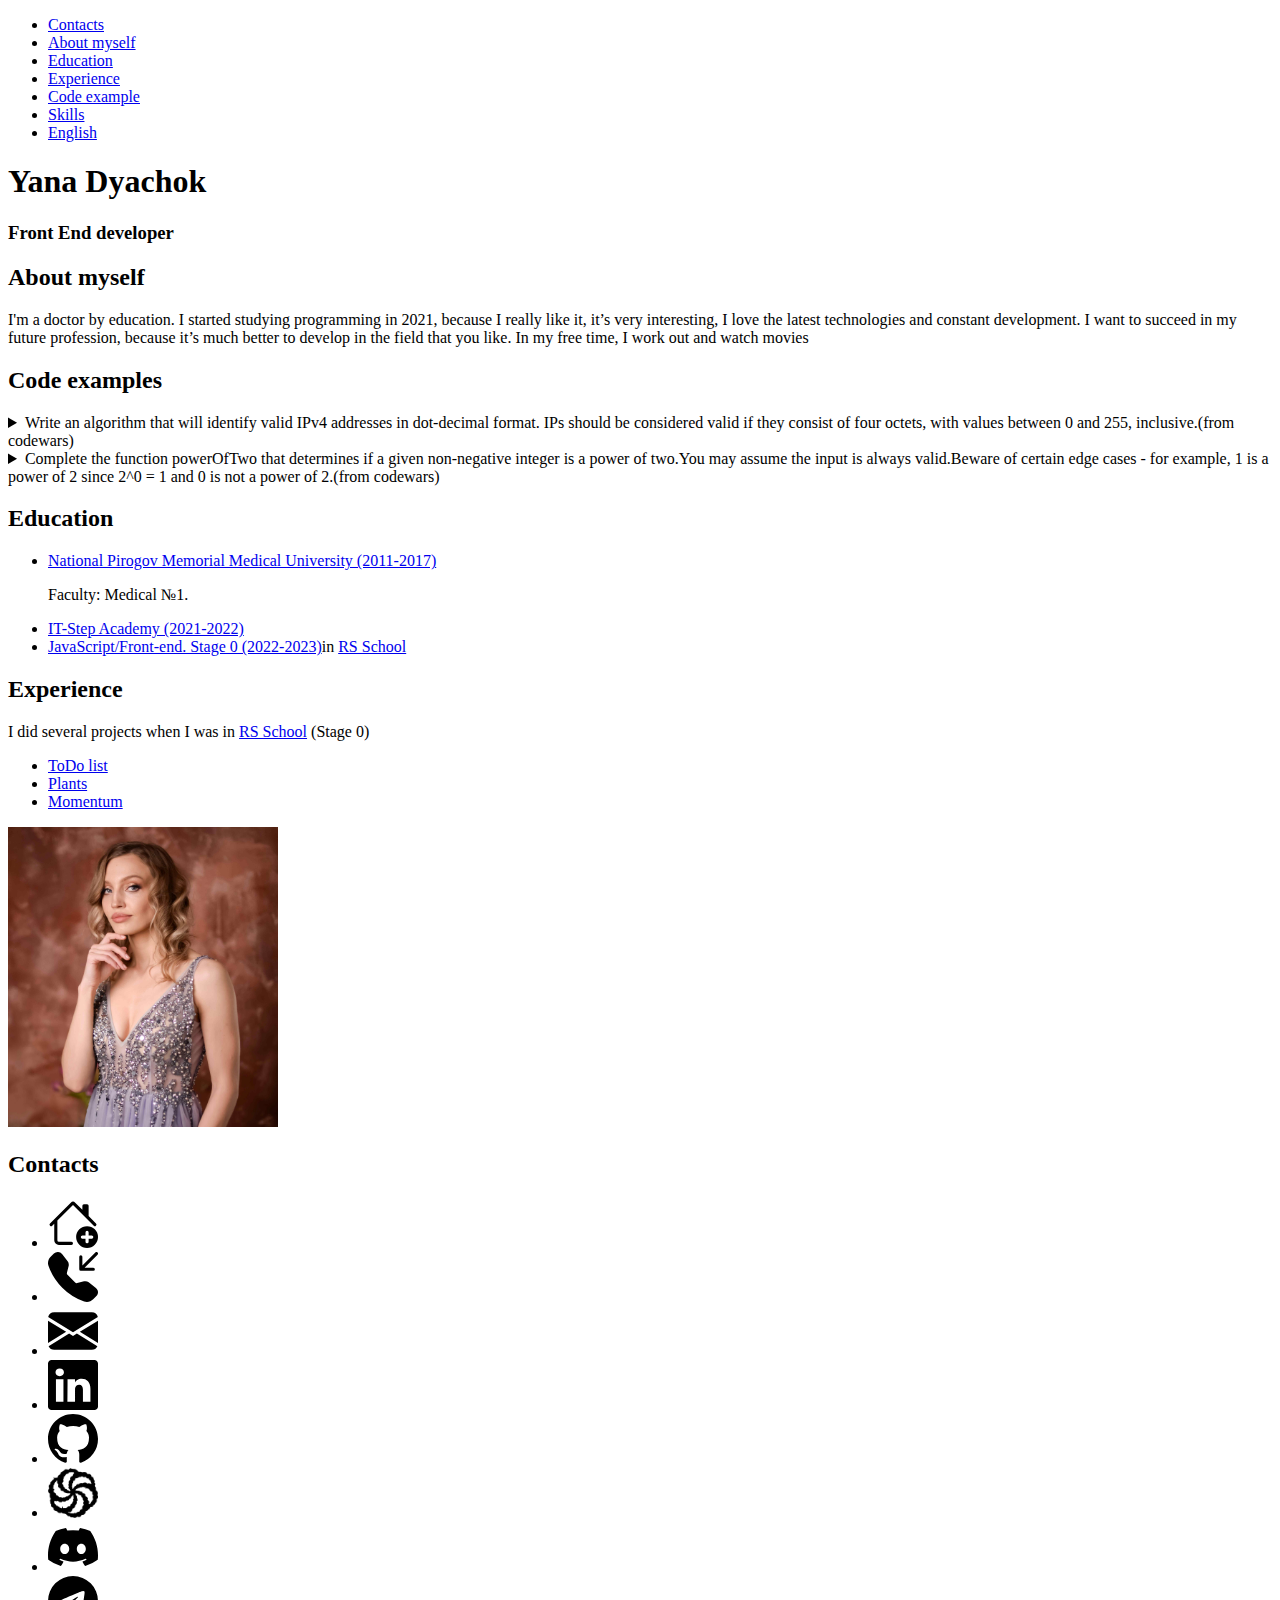
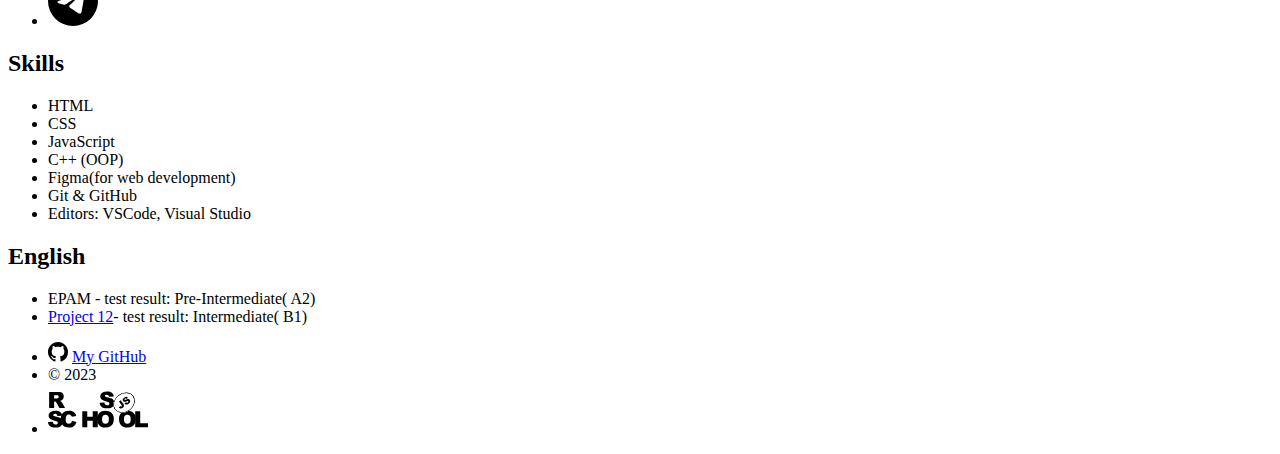
==== index.html @ 5e23cb72 "fix: change links" ====
<!DOCTYPE html>
<html lang="en">

<head>
  <meta charset="UTF-8">
  <meta http-equiv="X-UA-Compatible" content="IE=edge">
  <meta name="viewport" content="width=device-width, initial-scale=1.0">
  <link rel="preconnect" href="https://fonts.googleapis.com">
  <link rel="preconnect" href="https://fonts.gstatic.com" crossorigin>
  <link href="https://fonts.googleapis.com/css2?family=Montserrat:wght@400;700&display=swap" rel="stylesheet">
  <link rel="preconnect" href="https://fonts.googleapis.com">
  <link rel="preconnect" href="https://fonts.gstatic.com" crossorigin>
  <link href="https://fonts.googleapis.com/css2?family=Oleo+Script:wght@700&display=swap" rel="stylesheet">
  <link rel="stylesheet" href="./style.css">
  <title>cv</title>
</head>

<body>
  <div class="wrapper">
    <!-- Header -->
    <header class="header">
      <div class="container">
        <nav>
          <ul class="nav-list">
            <li class="nav-item">
              <a class="nav-link" href="#contacts">Contacts</a>
            </li>
            <li class="nav-item">
              <a class="nav-link" href="#about">About myself</a>
            </li>
            <li class="nav-item">
              <a class="nav-link" href="#education">Education</a>
            </li>
            <li class="nav-item">
              <a class="nav-link" href="#experience">Experience</a>
            </li>
            <li class="nav-item">
              <a class="nav-link" href="#code">Code example</a>
            </li>
            <li class="nav-item">
              <a class="nav-link" href="#skills">Skills</a>
            </li>
            <li class="nav-item">
              <a class="nav-link" href="#english">English</a>
            </li>
          </ul>
        </nav>
      </div>
    </header>
    <!-- Main -->
    <main class="main-container">
      <div class="container">
        <div class="main-block">
          <!-- Profil -->
          <div class="main-section">
            <section class="section">
              <div class="user-text">
                <h1 class="user-name">Yana Dyachok</h1>
                <h3 class="user-work">Front End developer</h3>
              </div>
            </section>
            <!--About myself  -->
            <section class="section left-section">
              <h2 class="section-title main-title" id="about">
                About myself
              </h2>
              <p class="subtitle">
                I'm a doctor by education. I started studying programming in
                2021, because I really like it, it’s very interesting, I love
                the latest technologies and constant development. I want to
                succeed in my future profession, because it’s much better to
                develop in the field that you like. In my free time, I work
                out and watch movies
              </p>
            </section>
            <!--Code example  -->
            <section class="section left-section">
              <h2 class="section-title main-title" id="code">Code examples</h2>
              <details>
                <summary>Write an algorithm that will identify valid IPv4 addresses in dot-decimal format. IPs should be
                  considered valid if they consist of four octets, with values between 0 and 255, inclusive.(from
                  codewars)</summary>
                <pre class="snippet">
                    <code>
                      function isValidIP(str) {
                        let reg = /[A-z]/;
                        let array = str.split(".").filter((element) =&gt; {
                          for (let index = 0; index &lt; element.length; index++) {
                            if (element[0] === "0" &amp;&amp; element.length&gt;= 2) element = "\n";
                          }
                          return (
                            element &gt;= 0 &amp;&amp;
                            element &lt;= 255 &amp;&amp;
                            !(element === "") &amp;&amp;
                            !element.includes("\n") &amp;&amp;
                            !element.includes(" ") &amp;&amp;
                            !element.match(reg)
                          );
                        });
                        return array.length !== 4 ? false : true;
                      }
                      const adress = "0.229.017.134";
                      console.log(isValidIP(adress)); 
                    </code>
                    </pre>
              </details>
              <details>
                <summary>Complete the function powerOfTwo that determines if a given non-negative integer is a power of
                  two.You may assume the input is always valid.Beware of certain edge cases - for example, 1 is a power
                  of 2 since 2^0 = 1 and 0 is not a power of 2.(from codewars)</summary>
                <pre class="snippet">
                      <code>
                        function powerOfTwo(n){
                          let s=0
                          if(n===2)return true
                          while(n!==2){
                            n=Math.sqrt(n)
                          }
                          if(n===2) return true
                          if(n&lt;2)return false
                        }
                        console.log(powerOfTwo(4096))
                      </code>
                      </pre>
              </details>
            </section>
            <!-- Education -->
            <section class="section left-section">
              <h2 class="section-title main-title" id="education">
                Education
              </h2>
              <ul>
                <li class="item">
                  <a class="link" href="https://www.vnmu.edu.ua/">National Pirogov Memorial Medical University
                    (2011-2017)
                  </a>
                  <p>Faculty: Medical №1.</p>
                </li>
                <li class="item">
                  <a class="link" href="https://vinnitsa.itstep.org/">IT-Step Academy (2021-2022)</a>
                </li>
                <li class="item">
                  <a class="link" href="https://rs.school/js-stage0/">JavaScript/Front-end. Stage 0 (2022-2023)</a>in
                  <a class="link" href="https://rs.school/">RS School</a>
                </li>
              </ul>
            </section>
            <!-- Experience -->
            <section class="section left-section">
              <h2 class="section-title main-title" id="experience">
                Experience
              </h2>
              <p class="item">I did several projects when I was in <a class="link" href="https://rs.school/">RS
                  School</a> (Stage 0)</p>
              <ul>
                <li class="item">
                  <a class="link" href="https://yana-dyachok.github.io/todo-list/todo-list/">ToDo list</a>
                </li>
                <li class="item">
                  <a class="link" href="https://yana-dyachok.github.io/plants/">Plants</a>
                </li>
                <li class="item">
                  <a class="link" href="https://yana-dyachok.github.io/momentum/src/index.html">Momentum</a>
                </li>
              </ul>
            </section>
          </div>
          <!-- Aside -->
          <aside class="aside-content">
            <!--Contacts  -->
            <section class="section">
              <img src="./assets/img/cv-img.jpg" alt="my photo" class="user-photo" width="270" height="300">
              <h2 class="section-title" id="contacts">Contacts</h2>
              <ul class="contact-list">
                <li class="item-contact">
                  <a
                    href="https://www.google.com/maps/place/%D1%83%D0%BB.+%D0%97%D0%B0%D0%BC%D0%BE%D1%81%D1%82%D1%8F%D0%BD%D1%81%D0%BA%D0%B0%D1%8F,+%D0%92%D0%B8%D0%BD%D0%BD%D0%B8%D1%86%D0%B0,+%D0%92%D0%B8%D0%BD%D0%BD%D0%B8%D1%86%D0%BA%D0%B0%D1%8F+%D0%BE%D0%B1%D0%BB%D0%B0%D1%81%D1%82%D1%8C,+21000/@49.2409224,28.4909036,17z/data=!3m1!4b1!4m6!3m5!1s0x472d5b4186629121:0x745e0ac3cf07d224!8m2!3d49.2409189!4d28.4930923!16s%2Fg%2F1vyxh564">
                    <img src="./assets/img/house-add.svg" alt="home-icone" width="50" height="50">
                  </a>
                </li>
                <li class="item-contact">
                  <img src="./assets/img/telephone-inbound-fill.svg" alt="call-me" width="50" height="50"
                    onclick="location.href='tel:+380992924988'">
                </li>
                <li class="item-contact">
                  <a href="mailto:annetart1994@gmail.com">
                    <img src="./assets/img/envelope-fill.svg" alt="email-icone" width="50" height="50">
                  </a>
                </li>
                <li class="item-contact">
                  <a class="link-contact" href="https://www.linkedin.com/in/yana-dyachok-06a384253/">
                    <img src="./assets/img/linkedin.svg" alt="linkedin-icone" width="50" height="50">
                  </a>
                </li>
                <li class="item-contact">
                  <a class="link-contact" href="https://github.com/Yana-Dyachok">
                    <img src="./assets/img/github.svg" alt="github-icone" width="50" height="50">
                  </a>
                </li>
                <li class="item-contact">
                  <a class="link-contact" href="https://www.codewars.com/users/%20Yana-Dyachok">
                    <img src="./assets/img/codewars_logo_icon_145389.ico" alt="codewars-icone" width="50" height="50">
                  </a>
                </li>
                <li class="item-contact">
                  <a href="https://discord.com/users/yana-dyachok#6659">
                    <img src="./assets/img/discord.svg" alt="discord-icone" width="50" height="50">
                  </a>
                </li>
                <li class="item-contact">
                  <a class="link-contact" href="https://t.me/yana_ins">
                    <img src="./assets/img/telegram.svg" alt="telegram-icone" width="50" height="50">
                  </a>
                </li>
              </ul>
            </section>
            <!-- Skills -->
            <section class="section">
              <h2 class="section-title" id="skills">Skills</h2>
              <ul class="aside-list">
                <li class="item">
                  <span class="span-item"> HTML</span>
                </li>
                <li class="item">
                  <span class="span-item">CSS</span>
                </li>
                <li class="item">
                  <span class="span-item">JavaScript</span>
                </li>
                <li class="item">
                  <span class="span-item">C++ (OOP)</span>
                </li>
                <li class="item">
                  <span class="span-item">Figma(for web development)</span>
                </li>
                <li class="item">
                  <span class="span-item">Git &amp; GitHub</span>
                </li>
                <li class="item">
                  <span class="span-item">Editors: VSCode, Visual Studio</span>
                </li>
              </ul>
            </section>
            <!-- English -->
            <section class="section">
              <h2 class="section-title" id="english">English</h2>
              <ul class="list-english aside-list">
                <li class="item">
                  <span class="span-item">EPAM - test result: Pre-Intermediate( A2)</span>
                </li>
                <li class="item">
                  <span class="span-item">
                    <a href="https://p12.com.ua/" class="link span-item">Project 12</a>- test result: Intermediate( B1)
                  </span>
                </li>
              </ul>
            </section>
          </aside>
        </div>
      </div>
    </main>
    <!-- Footer -->
  <footer class="footer">
      <div class="container-footer">
        <ul class="list-footer">
          <li class="item-footer">
            <img src="./assets/img/github.svg" alt="github-icone" width="20" height="20">
            <a class="link item-footer" href="https://github.com/Yana-Dyachok">
              My GitHub
            </a>
          </li>
          <li class="item-footer">© 2023</li>
          <li>
            <a href="https://rs.school/js/">
              <img src="./assets/img/rs_school_js.svg" alt="rs-school" class="rs-school-img" width="100" height="50">
            </a>
          </li>
        </ul>
      </div>
    </footer>
  </div>
</body>

</html>
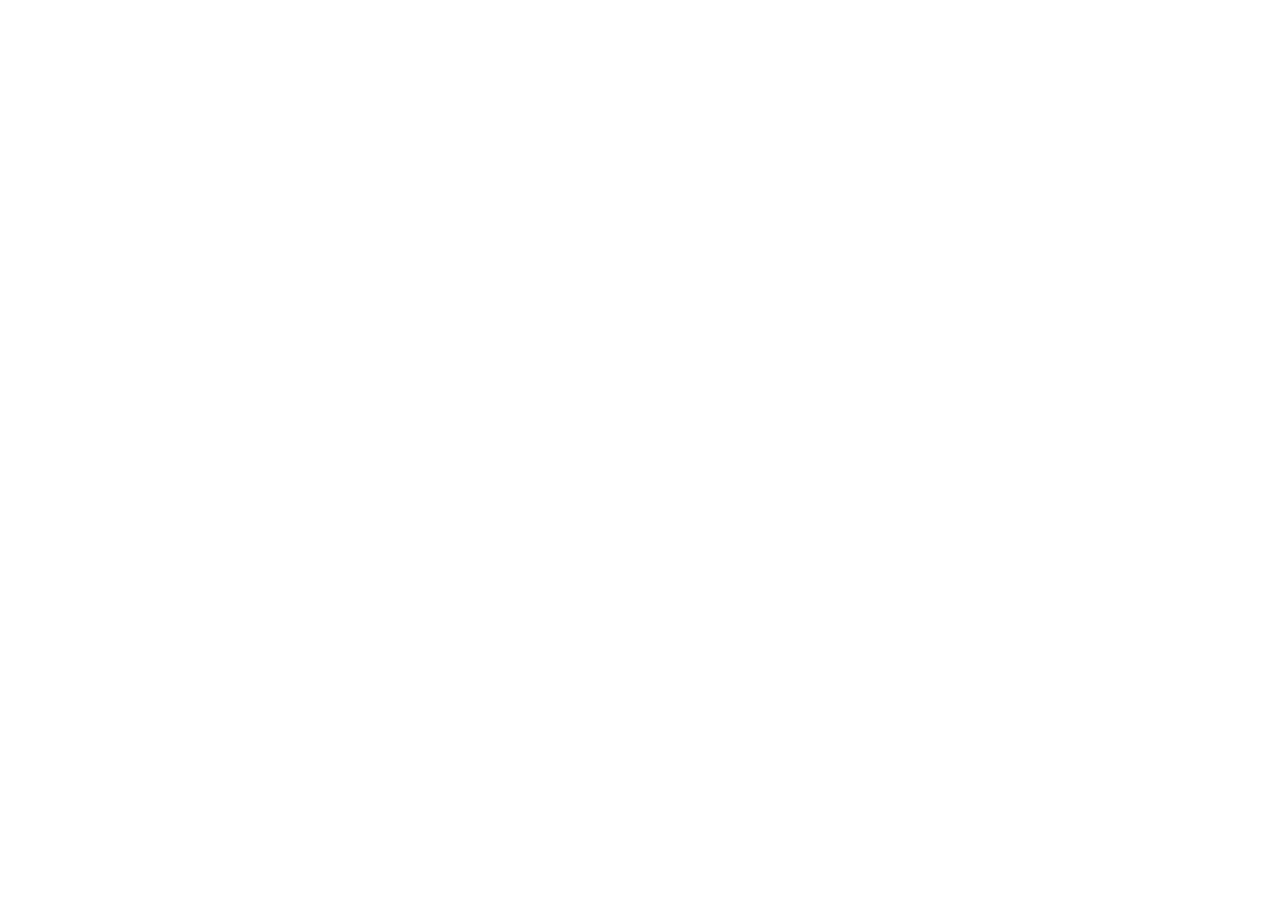
==== commit 3b1a48f8: "fix: change code" ====
--- a/index.html
+++ b/index.html
@@ -1,284 +1,12 @@
 <!DOCTYPE html>
 <html lang="en">
-
 <head>
   <meta charset="UTF-8">
-  <meta http-equiv="X-UA-Compatible" content="IE=edge">
   <meta name="viewport" content="width=device-width, initial-scale=1.0">
-  <link rel="preconnect" href="https://fonts.googleapis.com">
-  <link rel="preconnect" href="https://fonts.gstatic.com" crossorigin>
-  <link href="https://fonts.googleapis.com/css2?family=Montserrat:wght@400;700&display=swap" rel="stylesheet">
-  <link rel="preconnect" href="https://fonts.googleapis.com">
-  <link rel="preconnect" href="https://fonts.gstatic.com" crossorigin>
-  <link href="https://fonts.googleapis.com/css2?family=Oleo+Script:wght@700&display=swap" rel="stylesheet">
   <link rel="stylesheet" href="./style.css">
   <title>cv</title>
 </head>
-
 <body>
-  <div class="wrapper">
-    <!-- Header -->
-    <header class="header">
-      <div class="container">
-        <nav>
-          <ul class="nav-list">
-            <li class="nav-item">
-              <a class="nav-link" href="#contacts">Contacts</a>
-            </li>
-            <li class="nav-item">
-              <a class="nav-link" href="#about">About myself</a>
-            </li>
-            <li class="nav-item">
-              <a class="nav-link" href="#education">Education</a>
-            </li>
-            <li class="nav-item">
-              <a class="nav-link" href="#experience">Experience</a>
-            </li>
-            <li class="nav-item">
-              <a class="nav-link" href="#code">Code example</a>
-            </li>
-            <li class="nav-item">
-              <a class="nav-link" href="#skills">Skills</a>
-            </li>
-            <li class="nav-item">
-              <a class="nav-link" href="#english">English</a>
-            </li>
-          </ul>
-        </nav>
-      </div>
-    </header>
-    <!-- Main -->
-    <main class="main-container">
-      <div class="container">
-        <div class="main-block">
-          <!-- Profil -->
-          <div class="main-section">
-            <section class="section">
-              <div class="user-text">
-                <h1 class="user-name">Yana Dyachok</h1>
-                <h3 class="user-work">Front End developer</h3>
-              </div>
-            </section>
-            <!--About myself  -->
-            <section class="section left-section">
-              <h2 class="section-title main-title" id="about">
-                About myself
-              </h2>
-              <p class="subtitle">
-                I'm a doctor by education. I started studying programming in
-                2021, because I really like it, it’s very interesting, I love
-                the latest technologies and constant development. I want to
-                succeed in my future profession, because it’s much better to
-                develop in the field that you like. In my free time, I work
-                out and watch movies
-              </p>
-            </section>
-            <!--Code example  -->
-            <section class="section left-section">
-              <h2 class="section-title main-title" id="code">Code examples</h2>
-              <details>
-                <summary>Write an algorithm that will identify valid IPv4 addresses in dot-decimal format. IPs should be
-                  considered valid if they consist of four octets, with values between 0 and 255, inclusive.(from
-                  codewars)</summary>
-                <pre class="snippet">
-                    <code>
-                      function isValidIP(str) {
-                        let reg = /[A-z]/;
-                        let array = str.split(".").filter((element) =&gt; {
-                          for (let index = 0; index &lt; element.length; index++) {
-                            if (element[0] === "0" &amp;&amp; element.length&gt;= 2) element = "\n";
-                          }
-                          return (
-                            element &gt;= 0 &amp;&amp;
-                            element &lt;= 255 &amp;&amp;
-                            !(element === "") &amp;&amp;
-                            !element.includes("\n") &amp;&amp;
-                            !element.includes(" ") &amp;&amp;
-                            !element.match(reg)
-                          );
-                        });
-                        return array.length !== 4 ? false : true;
-                      }
-                      const adress = "0.229.017.134";
-                      console.log(isValidIP(adress)); 
-                    </code>
-                    </pre>
-              </details>
-              <details>
-                <summary>Complete the function powerOfTwo that determines if a given non-negative integer is a power of
-                  two.You may assume the input is always valid.Beware of certain edge cases - for example, 1 is a power
-                  of 2 since 2^0 = 1 and 0 is not a power of 2.(from codewars)</summary>
-                <pre class="snippet">
-                      <code>
-                        function powerOfTwo(n){
-                          let s=0
-                          if(n===2)return true
-                          while(n!==2){
-                            n=Math.sqrt(n)
-                          }
-                          if(n===2) return true
-                          if(n&lt;2)return false
-                        }
-                        console.log(powerOfTwo(4096))
-                      </code>
-                      </pre>
-              </details>
-            </section>
-            <!-- Education -->
-            <section class="section left-section">
-              <h2 class="section-title main-title" id="education">
-                Education
-              </h2>
-              <ul>
-                <li class="item">
-                  <a class="link" href="https://www.vnmu.edu.ua/">National Pirogov Memorial Medical University
-                    (2011-2017)
-                  </a>
-                  <p>Faculty: Medical №1.</p>
-                </li>
-                <li class="item">
-                  <a class="link" href="https://vinnitsa.itstep.org/">IT-Step Academy (2021-2022)</a>
-                </li>
-                <li class="item">
-                  <a class="link" href="https://rs.school/js-stage0/">JavaScript/Front-end. Stage 0 (2022-2023)</a>in
-                  <a class="link" href="https://rs.school/">RS School</a>
-                </li>
-              </ul>
-            </section>
-            <!-- Experience -->
-            <section class="section left-section">
-              <h2 class="section-title main-title" id="experience">
-                Experience
-              </h2>
-              <p class="item">I did several projects when I was in <a class="link" href="https://rs.school/">RS
-                  School</a> (Stage 0)</p>
-              <ul>
-                <li class="item">
-                  <a class="link" href="https://yana-dyachok.github.io/todo-list/todo-list/">ToDo list</a>
-                </li>
-                <li class="item">
-                  <a class="link" href="https://yana-dyachok.github.io/plants/">Plants</a>
-                </li>
-                <li class="item">
-                  <a class="link" href="https://yana-dyachok.github.io/momentum/src/index.html">Momentum</a>
-                </li>
-              </ul>
-            </section>
-          </div>
-          <!-- Aside -->
-          <aside class="aside-content">
-            <!--Contacts  -->
-            <section class="section">
-              <img src="./assets/img/cv-img.jpg" alt="my photo" class="user-photo" width="270" height="300">
-              <h2 class="section-title" id="contacts">Contacts</h2>
-              <ul class="contact-list">
-                <li class="item-contact">
-                  <a
-                    href="https://www.google.com/maps/place/%D1%83%D0%BB.+%D0%97%D0%B0%D0%BC%D0%BE%D1%81%D1%82%D1%8F%D0%BD%D1%81%D0%BA%D0%B0%D1%8F,+%D0%92%D0%B8%D0%BD%D0%BD%D0%B8%D1%86%D0%B0,+%D0%92%D0%B8%D0%BD%D0%BD%D0%B8%D1%86%D0%BA%D0%B0%D1%8F+%D0%BE%D0%B1%D0%BB%D0%B0%D1%81%D1%82%D1%8C,+21000/@49.2409224,28.4909036,17z/data=!3m1!4b1!4m6!3m5!1s0x472d5b4186629121:0x745e0ac3cf07d224!8m2!3d49.2409189!4d28.4930923!16s%2Fg%2F1vyxh564">
-                    <img src="./assets/img/house-add.svg" alt="home-icone" width="50" height="50">
-                  </a>
-                </li>
-                <li class="item-contact">
-                  <img src="./assets/img/telephone-inbound-fill.svg" alt="call-me" width="50" height="50"
-                    onclick="location.href='tel:+380992924988'">
-                </li>
-                <li class="item-contact">
-                  <a href="mailto:annetart1994@gmail.com">
-                    <img src="./assets/img/envelope-fill.svg" alt="email-icone" width="50" height="50">
-                  </a>
-                </li>
-                <li class="item-contact">
-                  <a class="link-contact" href="https://www.linkedin.com/in/yana-dyachok-06a384253/">
-                    <img src="./assets/img/linkedin.svg" alt="linkedin-icone" width="50" height="50">
-                  </a>
-                </li>
-                <li class="item-contact">
-                  <a class="link-contact" href="https://github.com/Yana-Dyachok">
-                    <img src="./assets/img/github.svg" alt="github-icone" width="50" height="50">
-                  </a>
-                </li>
-                <li class="item-contact">
-                  <a class="link-contact" href="https://www.codewars.com/users/%20Yana-Dyachok">
-                    <img src="./assets/img/codewars_logo_icon_145389.ico" alt="codewars-icone" width="50" height="50">
-                  </a>
-                </li>
-                <li class="item-contact">
-                  <a href="https://discord.com/users/yana-dyachok#6659">
-                    <img src="./assets/img/discord.svg" alt="discord-icone" width="50" height="50">
-                  </a>
-                </li>
-                <li class="item-contact">
-                  <a class="link-contact" href="https://t.me/yana_ins">
-                    <img src="./assets/img/telegram.svg" alt="telegram-icone" width="50" height="50">
-                  </a>
-                </li>
-              </ul>
-            </section>
-            <!-- Skills -->
-            <section class="section">
-              <h2 class="section-title" id="skills">Skills</h2>
-              <ul class="aside-list">
-                <li class="item">
-                  <span class="span-item"> HTML</span>
-                </li>
-                <li class="item">
-                  <span class="span-item">CSS</span>
-                </li>
-                <li class="item">
-                  <span class="span-item">JavaScript</span>
-                </li>
-                <li class="item">
-                  <span class="span-item">C++ (OOP)</span>
-                </li>
-                <li class="item">
-                  <span class="span-item">Figma(for web development)</span>
-                </li>
-                <li class="item">
-                  <span class="span-item">Git &amp; GitHub</span>
-                </li>
-                <li class="item">
-                  <span class="span-item">Editors: VSCode, Visual Studio</span>
-                </li>
-              </ul>
-            </section>
-            <!-- English -->
-            <section class="section">
-              <h2 class="section-title" id="english">English</h2>
-              <ul class="list-english aside-list">
-                <li class="item">
-                  <span class="span-item">EPAM - test result: Pre-Intermediate( A2)</span>
-                </li>
-                <li class="item">
-                  <span class="span-item">
-                    <a href="https://p12.com.ua/" class="link span-item">Project 12</a>- test result: Intermediate( B1)
-                  </span>
-                </li>
-              </ul>
-            </section>
-          </aside>
-        </div>
-      </div>
-    </main>
-    <!-- Footer -->
-  <footer class="footer">
-      <div class="container-footer">
-        <ul class="list-footer">
-          <li class="item-footer">
-            <img src="./assets/img/github.svg" alt="github-icone" width="20" height="20">
-            <a class="link item-footer" href="https://github.com/Yana-Dyachok">
-              My GitHub
-            </a>
-          </li>
-          <li class="item-footer">© 2023</li>
-          <li>
-            <a href="https://rs.school/js/">
-              <img src="./assets/img/rs_school_js.svg" alt="rs-school" class="rs-school-img" width="100" height="50">
-            </a>
-          </li>
-        </ul>
-      </div>
-    </footer>
-  </div>
+  
 </body>
-
 </html>--- a/style.css
+++ b/style.css
@@ -0,0 +1,207 @@
+:root {
+    --text-color: #101010;
+    --margin-color: #c295b4;
+    --main-color: #f2f8f4;
+    --user-color: #743131;
+    --aside-color: #917a91;
+  }
+  
+  * {
+    box-sizing: border-box;
+  }
+  
+  html {
+    scroll-behavior: smooth;
+  }
+  
+  body {
+    height: 100%;
+    display: flex;
+    flex-direction: column;
+    justify-content: space-between;
+    margin: 0 auto;
+    font-family: "Montserrat";
+    font-style: normal;
+    font-weight: 700;
+    font-size: 20px;
+    color: var(--user-color);
+  }
+  
+  .wrapper {
+    min-height: 100%;
+    max-width: 1220px;
+    margin: 0 auto;
+    max-width: 1440px;
+    border-style: ridge;
+  }
+  
+  /* Header */
+  .nav-list,
+  .list-footer {
+    display: flex;
+    justify-content: space-around;
+    list-style: none;
+  }
+  
+  .nav-link,
+  .user-work,
+  .user-name,
+  .title,
+  .list-footer,
+  .section-title {
+    font-family: "Oleo Script";
+    font-style: normal;
+    font-weight: 400;
+  }
+  
+  .nav-link {
+    padding: 0 20px;
+    line-height: 50px;
+    font-size: xx-large;
+  }
+  
+  .nav-link,
+  .link,
+  .list-footer {
+    text-decoration-line: none;
+    color: var(--text-color);
+  }
+  
+  .link{
+    color: var(--user-color);
+  }
+  .nav-link:hover {
+    color: var(--margin-color);
+    background-color: var(--main-color);
+  }
+  
+  /* Main */
+  .main-block {
+    display: flex;
+    flex-direction: row;
+  }
+  
+  .main-section {
+    background-color: var(--main-color);
+  }
+  
+  .main-container {
+    display: flex;
+    flex-wrap: wrap;
+  }
+  
+  @media (max-width: 768px) {
+    .section {
+      width: 100%;
+    }
+  }
+  
+  .left-section {
+    padding-left: 25px;
+  }
+  
+  .user-name {
+    font-size: 100px;
+  }
+  
+  .contact-list,
+  .user-name,
+  .user-work {
+    color: var(--main-color);
+  }
+  
+  .span-item {
+    color: var(--text-color);
+  }
+  
+  .user-work {
+    font-size: 70px;
+  }
+  
+  .user-text {
+    display: flex;
+    align-items: center;
+    flex-direction: column;
+    line-height: 0px;
+    background-color: var(--user-color);
+  }
+  
+  .user-photo {
+    border-radius: 50%;
+    margin: 25px 40px 0px 35px;
+  }
+  
+  .section-title {
+    font-size: 40px;
+    color: var(--user-color);
+  }
+  
+  .subtitle {
+    padding-right: 25px;
+  }
+  
+  .main-title {
+    display: flex;
+    justify-content: center;
+    margin-right: 25px;
+    background-color: var(--aside-color);
+    color: var(--user-color);
+  }
+  
+  .item {
+    line-height: 30px;
+  }
+  
+  .snippet {
+    color: var(--main-color);
+    background-color: var(--text-color);
+  }
+  
+  /* Aside */
+  .aside-content {
+    padding-left: 20px;
+    background-color: var(--aside-color);
+  }
+  
+  .contact-list {
+    display: flex;
+    flex-wrap: wrap;
+    flex-direction: row;
+    align-content: space-around;
+    padding: 0px;
+  }
+  
+  .item-contact {
+    margin-left: 20px;
+    line-height: 30px;
+    list-style: none;
+    transition: 0.3s;
+  }
+  
+  .item-contact:hover {
+    filter: drop-shadow(0.3125rem 0.3125rem 1.875rem --text-color);
+    transform: scale(1.1);
+    cursor: pointer;
+  }
+  
+  /* Footer */
+  .link:hover {
+    color: var(--main-color);
+    background-color: var(--user-color);
+    cursor: pointer;
+  }
+  
+  .footer,
+  .header {
+    background-color: var(--margin-color);
+    margin: -20px 0px;
+  }
+  
+  .item-footer {
+    padding-top: 15px;
+    color: var(--text-color);
+  }
+  
+  .rs-school-img:hover {
+    background-color: var(--user-color);
+  }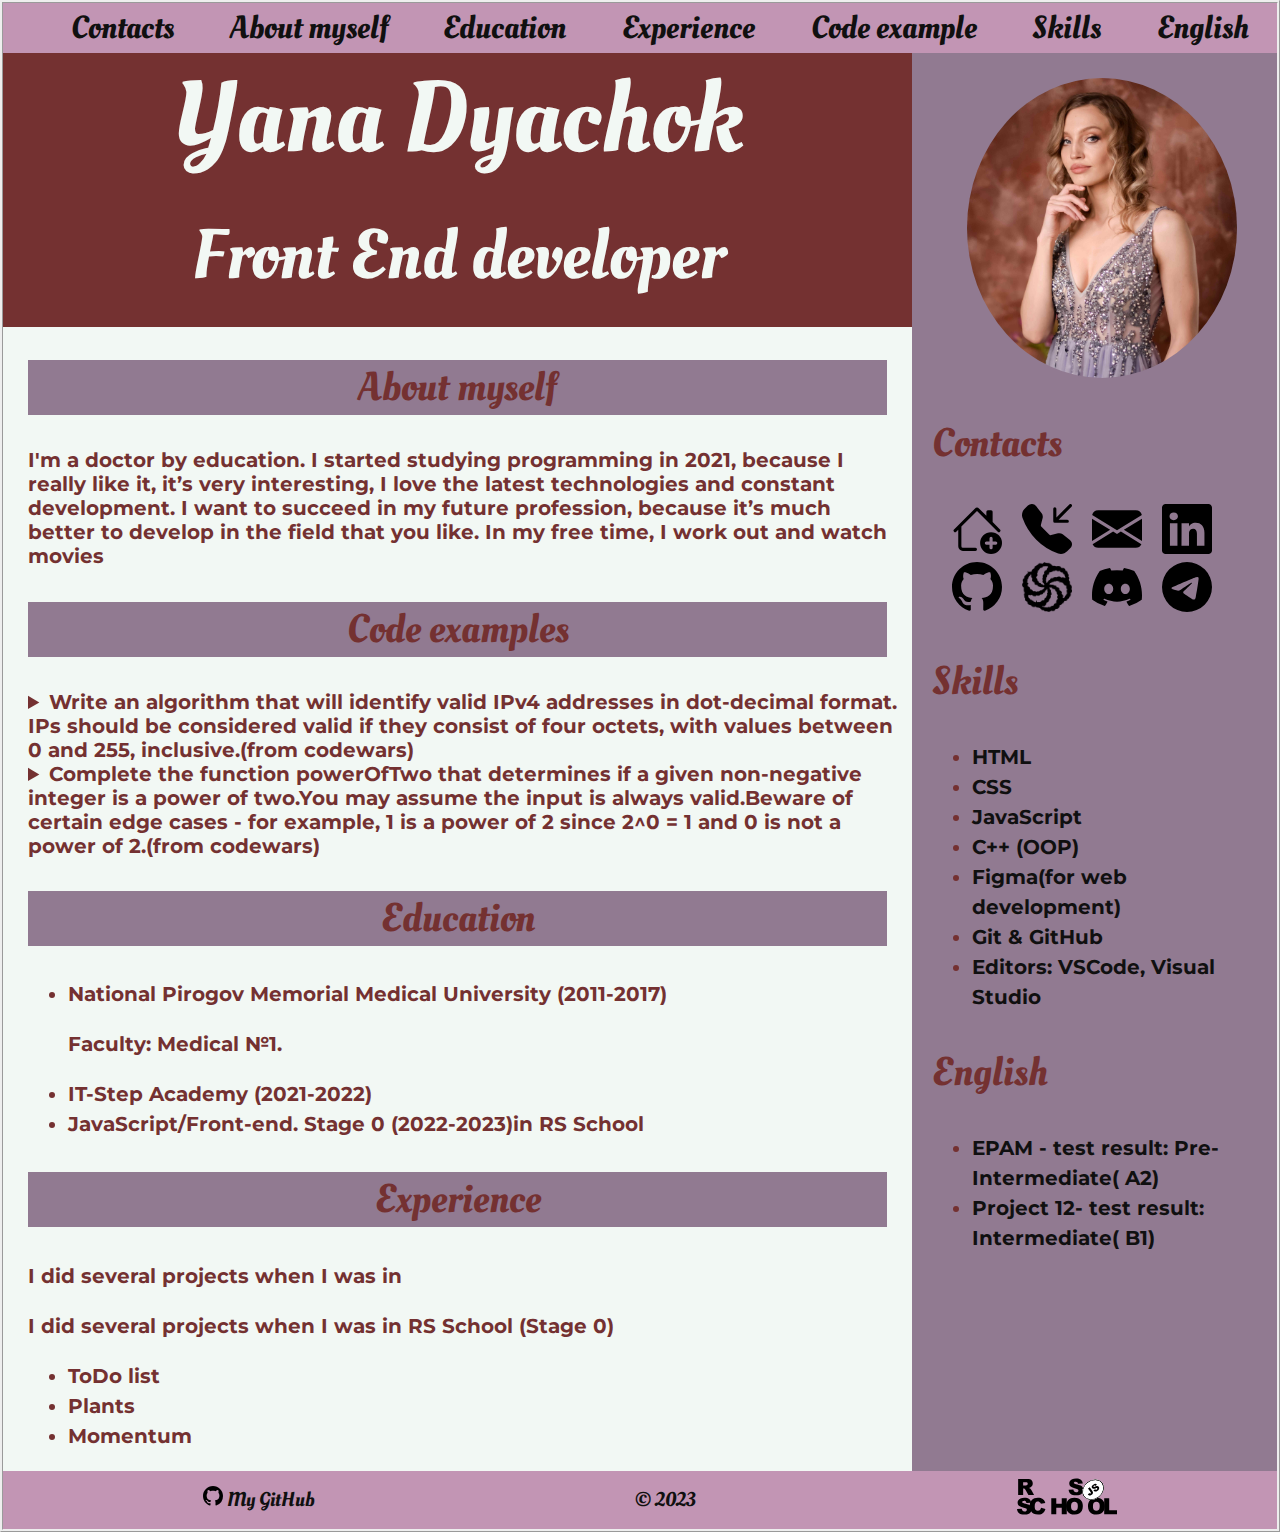
==== commit ed020d64: "fix: fix spaces" ====
--- a/index.html
+++ b/index.html
@@ -2,11 +2,280 @@
 <html lang="en">
 <head>
   <meta charset="UTF-8">
+  <meta http-equiv="X-UA-Compatible" content="IE=edge">
   <meta name="viewport" content="width=device-width, initial-scale=1.0">
+  <link rel="preconnect" href="https://fonts.googleapis.com">
+  <link rel="preconnect" href="https://fonts.gstatic.com" crossorigin>
+  <link href="https://fonts.googleapis.com/css2?family=Montserrat:wght@400;700&display=swap" rel="stylesheet">
+  <link rel="preconnect" href="https://fonts.googleapis.com">
+  <link rel="preconnect" href="https://fonts.gstatic.com" crossorigin>
+  <link href="https://fonts.googleapis.com/css2?family=Oleo+Script:wght@700&display=swap" rel="stylesheet">
   <link rel="stylesheet" href="./style.css">
   <title>cv</title>
 </head>
 <body>
-  
+  <div class="wrapper">
+    <!-- Header -->
+    <header class="header">
+      <div class="container">
+        <nav>
+          <ul class="nav-list">
+            <li class="nav-item">
+              <a class="nav-link" href="#contacts">Contacts</a>
+            </li>
+            <li class="nav-item">
+              <a class="nav-link" href="#about">About myself</a>
+            </li>
+            <li class="nav-item">
+              <a class="nav-link" href="#education">Education</a>
+            </li>
+            <li class="nav-item">
+              <a class="nav-link" href="#experience">Experience</a>
+            </li>
+            <li class="nav-item">
+              <a class="nav-link" href="#code">Code example</a>
+            </li>
+            <li class="nav-item">
+              <a class="nav-link" href="#skills">Skills</a>
+            </li>
+            <li class="nav-item">
+              <a class="nav-link" href="#english">English</a>
+            </li>
+          </ul>
+        </nav>
+      </div>
+    </header>
+    <!-- Main -->
+    <main class="main-container">
+      <div class="container">
+        <div class="main-block">
+          <!-- Profil -->
+          <div class="main-section">
+            <section class="section">
+              <div class="user-text">
+                <h1 class="user-name">Yana Dyachok</h1>
+                <h3 class="user-work">Front End developer</h3>
+              </div>
+            </section>
+            <!--About myself  -->
+            <section class="section left-section">
+              <h2 class="section-title main-title" id="about">
+                About myself
+              </h2>
+              <p class="subtitle">
+                I'm a doctor by education. I started studying programming in
+                2021, because I really like it, it’s very interesting, I love
+                the latest technologies and constant development. I want to
+                succeed in my future profession, because it’s much better to
+                develop in the field that you like. In my free time, I work
+                out and watch movies
+              </p>
+            </section>
+            <!--Code example  -->
+            <section class="section left-section">
+              <h2 class="section-title main-title" id="code">Code examples</h2>
+              <details>
+                <summary>Write an algorithm that will identify valid IPv4 addresses in dot-decimal format. IPs should be
+                  considered valid if they consist of four octets, with values between 0 and 255, inclusive.(from
+                  codewars)</summary>
+                <pre class="snippet">
+                    <code>
+                      function isValidIP(str) {
+                        let reg = /[A-z]/;
+                        let array = str.split(".").filter((element) =&gt; {
+                          for (let index = 0; index &lt; element.length; index++) {
+                            if (element[0] === "0" &amp;&amp; element.length&gt;= 2) element = "\n";
+                          }
+                          return (
+                            element &gt;= 0 &amp;&amp;
+                            element &lt;= 255 &amp;&amp;
+                            !(element === "") &amp;&amp;
+                            !element.includes("\n") &amp;&amp;
+                            !element includes(" ") &amp;&amp;
+                            !element.match(reg)
+                          );
+                        });
+                        return array.length !== 4 ? false : true;
+                      }
+                      const adress = "0.229.017.134";
+                      console.log(isValidIP(adress)); 
+                    </code>
+                    </pre>
+              </details>
+              <details>
+                <summary>Complete the function powerOfTwo that determines if a given non-negative integer is a power of
+                  two.You may assume the input is always valid.Beware of certain edge cases - for example, 1 is a power
+                  of 2 since 2^0 = 1 and 0 is not a power of 2.(from codewars)</summary>
+                <pre class="snippet">
+                      <code>
+                        function powerOfTwo(n){
+                          let s=0
+                          if(n===2)return true
+                          while(n!==2){
+                            n=Math.sqrt(n)
+                          }
+                          if(n===2) return true
+                          if(n&lt;2)return false
+                        }
+                        console.log(powerOfTwo(4096))
+                      </code>
+                      </pre>
+              </details>
+            </section>
+            <!-- Education -->
+            <section class="section left-section">
+              <h2 class="section-title main-title" id="education">
+                Education
+              </h2>
+              <ul>
+                <li class="item">
+                  <a class="link" href="https://www.vnmu.edu.ua/">National Pirogov Memorial Medical University
+                    (2011-2017)
+                  </a>
+                  <p>Faculty: Medical №1.</p>
+                </li>
+                <li class="item">
+                  <a class="link" href="https://vinnitsa.itstep.org/">IT-Step Academy (2021-2022)</a>
+                </li>
+                <li class="item">
+                  <a class="link" href="https://rs.school/js-stage0/">JavaScript/Front-end. Stage 0 (2022-2023)</a>in
+                  <a class="link" href="https://rs.school/">RS School</a>
+                </li>
+              </ul>
+            </section>
+            <!-- Experience -->
+            <section class="section left-section">
+              <h2 class="section-title main-title" id="experience">
+                Experience
+              </h2>
+              <p class="item">I did several projects when I was in
+                <p class="item">I did several projects when I was in <a class="link" href="https://rs.school/">RS School</a> (Stage 0)</p>
+              <ul>
+                <li class="item">
+                  <a class="link" href="https://yana-dyachok.github.io/todo-list/todo-list/">ToDo list</a>
+                </li>
+                <li class="item">
+                  <a class="link" href="https://yana-dyachok.github.io/plants/">Plants</a>
+                </li>
+                <li class="item">
+                  <a class="link" href="https://yana-dyachok.github.io/momentum/src/index.html">Momentum</a>
+                </li>
+              </ul>
+            </section>
+          </div>
+          <!-- Aside -->
+          <aside class="aside-content">
+            <!--Contacts  -->
+            <section class="section">
+              <img src="./assets/img/cv-img.jpg" alt="my photo" class="user-photo" width="270" height="300">
+              <h2 class="section-title" id="contacts">Contacts</h2>
+              <ul class="contact-list">
+                <li class="item-contact">
+                  <a
+                    href="https://www.google.com/maps/place/%D1%83%D1%83%D1%83%D1%83%D0%83%D0%83%D0%83%D1%8B%D0%BD%D0%B0%D0%BB%D1%8C%D1%8F%D1%80%D0%B4%D0%B3%D0%BB%D0%BA%D1%8D%D0%B6%D1%84%D1%84%D0%8B%D0%BC+%D0%BE%D0%B1%D0%BB%D0%B0%D1%81%D1%82%D1%8C,+21000/@49.2409224,28.4909036,17z/data=!3m1!4b1!4m6!3m5!1s0x472d5b4186629121:0x745e0ac3cf07d224!8m2!3d49.2409189!4d28.4930923!16s%2Fg%2F1vyxh564">
+                    <img src="./assets/img/house-add.svg" alt="home-icone" width="50" height="50">
+                  </a>
+                </li>
+                <li class="item-contact">
+                  <img src="./assets/img/telephone-inbound-fill.svg" alt="call-me" width="50" height="50"
+                    onclick="location.href='tel:+380992924988'">
+                </li>
+                <li class="item-contact">
+                  <a href="mailto:annetart1994@gmail.com">
+                    <img src="./assets/img/envelope-fill.svg" alt="email-icone" width="50" height="50">
+                  </a>
+                </li>
+                <li class="item-contact">
+                  <a class="link-contact" href="https://www.linkedin.com/in/yana-dyachok-06a384253/">
+                    <img src="./assets/img/linkedin.svg" alt="linkedin-icone" width="50" height="50">
+                  </a>
+                </li>
+                <li class="item-contact">
+                  <a class="link-contact" href="https://github.com/Yana-Dyachok">
+                    <img src="./assets/img/github.svg" alt="github-icone" width="50" height="50">
+                  </a>
+                </li>
+                <li class="item-contact">
+                  <a class="link-contact" href="https://www.codewars.com/users/%20Yana-Dyachok">
+                    <img src="./assets/img/codewars_logo_icon_145389.ico" alt="codewars-icone" width="50" height="50">
+                  </a>
+                </li>
+                <li class="item-contact">
+                  <a href="https://discord.com/users/yana-dyachok#6659">
+                    <img src="./assets/img/discord.svg" alt="discord-icone" width="50" height="50">
+                  </a>
+                </li>
+                <li class="item-contact">
+                  <a class="link-contact" href="https://t.me/yana_ins">
+                    <img src="./assets/img/telegram.svg" alt="telegram-icone" width="50" height="50">
+                  </a>
+                </li>
+              </ul>
+            </section>
+            <!-- Skills -->
+            <section class="section">
+              <h2 class="section-title" id="skills">Skills</h2>
+              <ul class="aside-list">
+                <li class="item">
+                  <span class="span-item"> HTML</span>
+                </li>
+                <li class="item">
+                  <span class="span-item">CSS</span>
+                </li>
+                <li class="item">
+                  <span class="span-item">JavaScript</span>
+                </li>
+                <li class="item">
+                  <span class="span-item">C++ (OOP)</span>
+                </li>
+                <li class="item">
+                  <span class="span-item">Figma(for web development)</span>
+                </li>
+                <li class="item">
+                  <span class="span-item">Git &amp; GitHub</span>
+                </li>
+                <li class="item">
+                  <span class="span-item">Editors: VSCode, Visual Studio</span>
+                </li>
+              </ul>
+            </section>
+            <!-- English -->
+            <section class="section">
+              <h2 class="section-title" id="english">English</h2>
+              <ul class="list-english aside-list">
+                <li class="item">
+                  <span class="span-item">EPAM - test result: Pre-Intermediate( A2)</span>
+                </li>
+                <li class="item">
+                  <span class="span-item">
+                    <a href="https://p12.com.ua/" class="link span-item">Project 12</a>- test result: Intermediate( B1)
+                  </span>
+                </li>
+              </ul>
+            </section>
+          </aside>
+        </div>
+      </div>
+    </main>
+    <!-- Footer -->
+  <footer class="footer">
+      <div class="container-footer">
+        <ul class="list-footer">
+          <li class="item-footer">
+            <img src="./assets/img/github.svg" alt="github-icone" width="20" height="20">
+            <a class="link item-footer" href="https://github.com/Yana-Dyachok">
+              My GitHub
+            </a>
+          </li>
+          <li class="item-footer">© 2023</li>
+          <li>
+            <a href="https://rs.school/js/">
+              <img src="./assets/img/rs_school_js.svg" alt="rs-school" class="rs-school-img" width="100" height="50">
+            </a>
+          </li>
+        </ul>
+      </div>
+    </footer>
+  </div>
 </body>
 </html>--- a/style.css
+++ b/style.css
@@ -4,204 +4,204 @@
     --main-color: #f2f8f4;
     --user-color: #743131;
     --aside-color: #917a91;
-  }
-  
-  * {
+}
+
+* {
     box-sizing: border-box;
-  }
-  
-  html {
+}
+
+html {
     scroll-behavior: smooth;
-  }
-  
-  body {
+}
+
+body {
     height: 100%;
     display: flex;
     flex-direction: column;
     justify-content: space-between;
     margin: 0 auto;
-    font-family: "Montserrat";
+    font-family: 'Montserrat';
     font-style: normal;
     font-weight: 700;
     font-size: 20px;
     color: var(--user-color);
-  }
-  
-  .wrapper {
+}
+
+.wrapper {
     min-height: 100%;
     max-width: 1220px;
     margin: 0 auto;
     max-width: 1440px;
     border-style: ridge;
-  }
-  
-  /* Header */
-  .nav-list,
-  .list-footer {
+}
+
+/* Header */
+.nav-list,
+.list-footer {
     display: flex;
     justify-content: space-around;
     list-style: none;
-  }
-  
-  .nav-link,
-  .user-work,
-  .user-name,
-  .title,
-  .list-footer,
-  .section-title {
-    font-family: "Oleo Script";
+}
+
+.nav-link,
+.user-work,
+.user-name,
+.title,
+.list-footer,
+.section-title {
+    font-family: 'Oleo Script';
     font-style: normal;
     font-weight: 400;
-  }
-  
-  .nav-link {
+}
+
+.nav-link {
     padding: 0 20px;
     line-height: 50px;
     font-size: xx-large;
-  }
-  
-  .nav-link,
-  .link,
-  .list-footer {
+}
+
+.nav-link,
+.link,
+.list-footer {
     text-decoration-line: none;
     color: var(--text-color);
-  }
-  
-  .link{
-    color: var(--user-color);
-  }
-  .nav-link:hover {
+}
+
+.link {
+    color: var(--user-color);
+}
+.nav-link:hover {
     color: var(--margin-color);
     background-color: var(--main-color);
-  }
-  
-  /* Main */
-  .main-block {
+}
+
+/* Main */
+.main-block {
     display: flex;
     flex-direction: row;
-  }
-  
-  .main-section {
+}
+
+.main-section {
     background-color: var(--main-color);
-  }
-  
-  .main-container {
+}
+
+.main-container {
     display: flex;
     flex-wrap: wrap;
-  }
-  
-  @media (max-width: 768px) {
+}
+
+@media (max-width: 768px) {
     .section {
-      width: 100%;
+        width: 100%;
     }
-  }
-  
-  .left-section {
+}
+
+.left-section {
     padding-left: 25px;
-  }
-  
-  .user-name {
+}
+
+.user-name {
     font-size: 100px;
-  }
-  
-  .contact-list,
-  .user-name,
-  .user-work {
+}
+
+.contact-list,
+.user-name,
+.user-work {
     color: var(--main-color);
-  }
-  
-  .span-item {
+}
+
+.span-item {
     color: var(--text-color);
-  }
-  
-  .user-work {
+}
+
+.user-work {
     font-size: 70px;
-  }
-  
-  .user-text {
+}
+
+.user-text {
     display: flex;
     align-items: center;
     flex-direction: column;
     line-height: 0px;
     background-color: var(--user-color);
-  }
-  
-  .user-photo {
+}
+
+.user-photo {
     border-radius: 50%;
     margin: 25px 40px 0px 35px;
-  }
-  
-  .section-title {
+}
+
+.section-title {
     font-size: 40px;
     color: var(--user-color);
-  }
-  
-  .subtitle {
+}
+
+.subtitle {
     padding-right: 25px;
-  }
-  
-  .main-title {
+}
+
+.main-title {
     display: flex;
     justify-content: center;
     margin-right: 25px;
     background-color: var(--aside-color);
     color: var(--user-color);
-  }
-  
-  .item {
+}
+
+.item {
     line-height: 30px;
-  }
-  
-  .snippet {
+}
+
+.snippet {
     color: var(--main-color);
     background-color: var(--text-color);
-  }
-  
-  /* Aside */
-  .aside-content {
+}
+
+/* Aside */
+.aside-content {
     padding-left: 20px;
     background-color: var(--aside-color);
-  }
-  
-  .contact-list {
+}
+
+.contact-list {
     display: flex;
     flex-wrap: wrap;
     flex-direction: row;
     align-content: space-around;
     padding: 0px;
-  }
-  
-  .item-contact {
+}
+
+.item-contact {
     margin-left: 20px;
     line-height: 30px;
     list-style: none;
     transition: 0.3s;
-  }
-  
-  .item-contact:hover {
+}
+
+.item-contact:hover {
     filter: drop-shadow(0.3125rem 0.3125rem 1.875rem --text-color);
     transform: scale(1.1);
     cursor: pointer;
-  }
-  
-  /* Footer */
-  .link:hover {
+}
+
+/* Footer */
+.link:hover {
     color: var(--main-color);
     background-color: var(--user-color);
     cursor: pointer;
-  }
-  
-  .footer,
-  .header {
+}
+
+.footer,
+.header {
     background-color: var(--margin-color);
     margin: -20px 0px;
-  }
-  
-  .item-footer {
+}
+
+.item-footer {
     padding-top: 15px;
     color: var(--text-color);
-  }
-  
-  .rs-school-img:hover {
+}
+
+.rs-school-img:hover {
     background-color: var(--user-color);
-  }+}
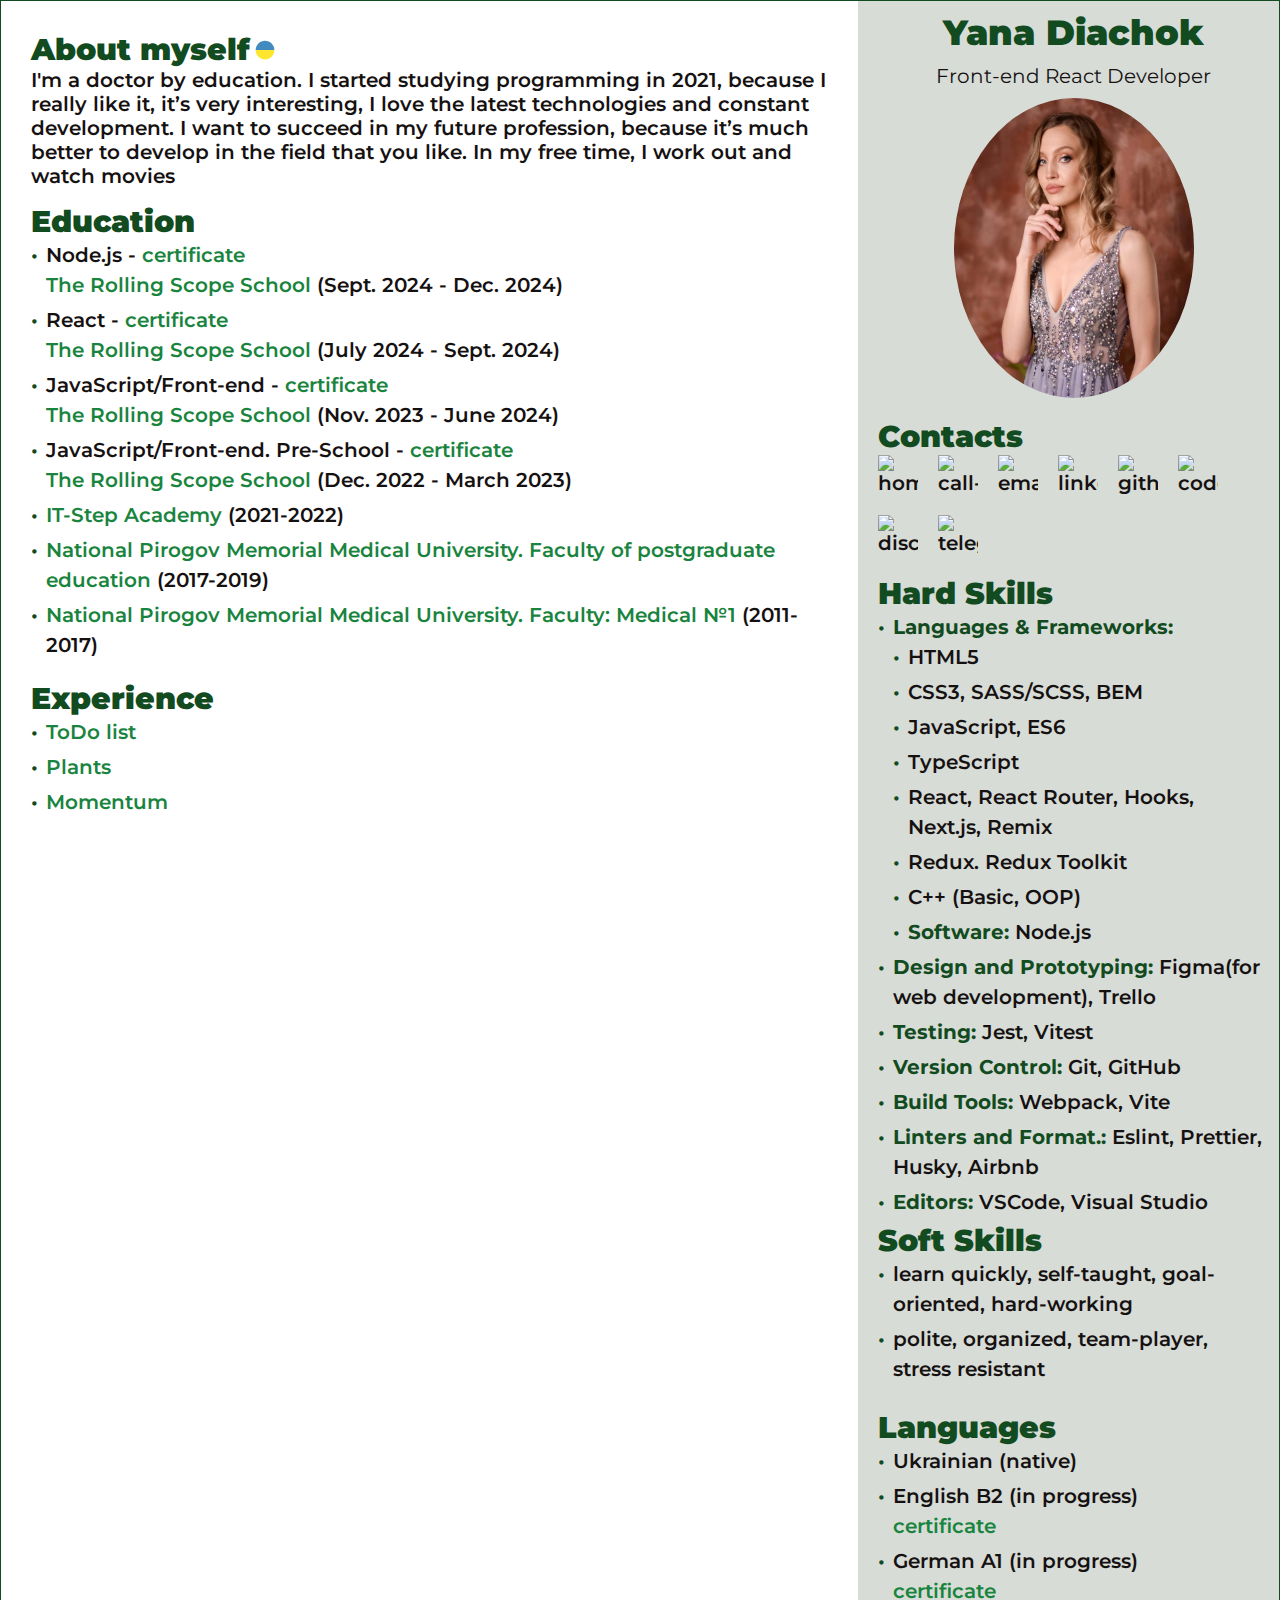
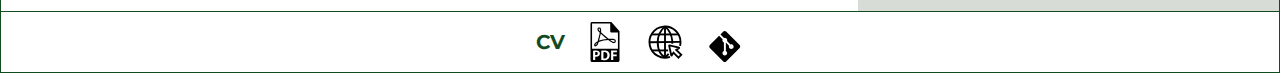
==== commit 37af110b: "feat: add skills, footer, change styles" ====
--- a/index.html
+++ b/index.html
@@ -1,281 +1,415 @@
-<!DOCTYPE html>
+<!doctype html>
 <html lang="en">
-<head>
-  <meta charset="UTF-8">
-  <meta http-equiv="X-UA-Compatible" content="IE=edge">
-  <meta name="viewport" content="width=device-width, initial-scale=1.0">
-  <link rel="preconnect" href="https://fonts.googleapis.com">
-  <link rel="preconnect" href="https://fonts.gstatic.com" crossorigin>
-  <link href="https://fonts.googleapis.com/css2?family=Montserrat:wght@400;700&display=swap" rel="stylesheet">
-  <link rel="preconnect" href="https://fonts.googleapis.com">
-  <link rel="preconnect" href="https://fonts.gstatic.com" crossorigin>
-  <link href="https://fonts.googleapis.com/css2?family=Oleo+Script:wght@700&display=swap" rel="stylesheet">
-  <link rel="stylesheet" href="./style.css">
-  <title>cv</title>
-</head>
-<body>
-  <div class="wrapper">
-    <!-- Header -->
-    <header class="header">
-      <div class="container">
-        <nav>
-          <ul class="nav-list">
-            <li class="nav-item">
-              <a class="nav-link" href="#contacts">Contacts</a>
-            </li>
-            <li class="nav-item">
-              <a class="nav-link" href="#about">About myself</a>
-            </li>
-            <li class="nav-item">
-              <a class="nav-link" href="#education">Education</a>
-            </li>
-            <li class="nav-item">
-              <a class="nav-link" href="#experience">Experience</a>
-            </li>
-            <li class="nav-item">
-              <a class="nav-link" href="#code">Code example</a>
-            </li>
-            <li class="nav-item">
-              <a class="nav-link" href="#skills">Skills</a>
-            </li>
-            <li class="nav-item">
-              <a class="nav-link" href="#english">English</a>
-            </li>
-          </ul>
-        </nav>
-      </div>
-    </header>
-    <!-- Main -->
-    <main class="main-container">
-      <div class="container">
-        <div class="main-block">
-          <!-- Profil -->
-          <div class="main-section">
-            <section class="section">
-              <div class="user-text">
-                <h1 class="user-name">Yana Dyachok</h1>
-                <h3 class="user-work">Front End developer</h3>
-              </div>
-            </section>
-            <!--About myself  -->
-            <section class="section left-section">
-              <h2 class="section-title main-title" id="about">
-                About myself
-              </h2>
-              <p class="subtitle">
-                I'm a doctor by education. I started studying programming in
-                2021, because I really like it, it’s very interesting, I love
-                the latest technologies and constant development. I want to
-                succeed in my future profession, because it’s much better to
-                develop in the field that you like. In my free time, I work
-                out and watch movies
-              </p>
-            </section>
-            <!--Code example  -->
-            <section class="section left-section">
-              <h2 class="section-title main-title" id="code">Code examples</h2>
-              <details>
-                <summary>Write an algorithm that will identify valid IPv4 addresses in dot-decimal format. IPs should be
-                  considered valid if they consist of four octets, with values between 0 and 255, inclusive.(from
-                  codewars)</summary>
-                <pre class="snippet">
-                    <code>
-                      function isValidIP(str) {
-                        let reg = /[A-z]/;
-                        let array = str.split(".").filter((element) =&gt; {
-                          for (let index = 0; index &lt; element.length; index++) {
-                            if (element[0] === "0" &amp;&amp; element.length&gt;= 2) element = "\n";
-                          }
-                          return (
-                            element &gt;= 0 &amp;&amp;
-                            element &lt;= 255 &amp;&amp;
-                            !(element === "") &amp;&amp;
-                            !element.includes("\n") &amp;&amp;
-                            !element includes(" ") &amp;&amp;
-                            !element.match(reg)
-                          );
-                        });
-                        return array.length !== 4 ? false : true;
-                      }
-                      const adress = "0.229.017.134";
-                      console.log(isValidIP(adress)); 
-                    </code>
-                    </pre>
-              </details>
-              <details>
-                <summary>Complete the function powerOfTwo that determines if a given non-negative integer is a power of
-                  two.You may assume the input is always valid.Beware of certain edge cases - for example, 1 is a power
-                  of 2 since 2^0 = 1 and 0 is not a power of 2.(from codewars)</summary>
-                <pre class="snippet">
-                      <code>
-                        function powerOfTwo(n){
-                          let s=0
-                          if(n===2)return true
-                          while(n!==2){
-                            n=Math.sqrt(n)
-                          }
-                          if(n===2) return true
-                          if(n&lt;2)return false
-                        }
-                        console.log(powerOfTwo(4096))
-                      </code>
-                      </pre>
-              </details>
-            </section>
-            <!-- Education -->
-            <section class="section left-section">
-              <h2 class="section-title main-title" id="education">
-                Education
-              </h2>
-              <ul>
-                <li class="item">
-                  <a class="link" href="https://www.vnmu.edu.ua/">National Pirogov Memorial Medical University
-                    (2011-2017)
-                  </a>
-                  <p>Faculty: Medical №1.</p>
-                </li>
-                <li class="item">
-                  <a class="link" href="https://vinnitsa.itstep.org/">IT-Step Academy (2021-2022)</a>
-                </li>
-                <li class="item">
-                  <a class="link" href="https://rs.school/js-stage0/">JavaScript/Front-end. Stage 0 (2022-2023)</a>in
-                  <a class="link" href="https://rs.school/">RS School</a>
-                </li>
-              </ul>
-            </section>
-            <!-- Experience -->
-            <section class="section left-section">
-              <h2 class="section-title main-title" id="experience">
-                Experience
-              </h2>
-              <p class="item">I did several projects when I was in
-                <p class="item">I did several projects when I was in <a class="link" href="https://rs.school/">RS School</a> (Stage 0)</p>
-              <ul>
-                <li class="item">
-                  <a class="link" href="https://yana-dyachok.github.io/todo-list/todo-list/">ToDo list</a>
-                </li>
-                <li class="item">
-                  <a class="link" href="https://yana-dyachok.github.io/plants/">Plants</a>
-                </li>
-                <li class="item">
-                  <a class="link" href="https://yana-dyachok.github.io/momentum/src/index.html">Momentum</a>
-                </li>
-              </ul>
-            </section>
-          </div>
-          <!-- Aside -->
-          <aside class="aside-content">
-            <!--Contacts  -->
-            <section class="section">
-              <img src="./assets/img/cv-img.jpg" alt="my photo" class="user-photo" width="270" height="300">
-              <h2 class="section-title" id="contacts">Contacts</h2>
-              <ul class="contact-list">
-                <li class="item-contact">
-                  <a
-                    href="https://www.google.com/maps/place/%D1%83%D1%83%D1%83%D1%83%D0%83%D0%83%D0%83%D1%8B%D0%BD%D0%B0%D0%BB%D1%8C%D1%8F%D1%80%D0%B4%D0%B3%D0%BB%D0%BA%D1%8D%D0%B6%D1%84%D1%84%D0%8B%D0%BC+%D0%BE%D0%B1%D0%BB%D0%B0%D1%81%D1%82%D1%8C,+21000/@49.2409224,28.4909036,17z/data=!3m1!4b1!4m6!3m5!1s0x472d5b4186629121:0x745e0ac3cf07d224!8m2!3d49.2409189!4d28.4930923!16s%2Fg%2F1vyxh564">
-                    <img src="./assets/img/house-add.svg" alt="home-icone" width="50" height="50">
-                  </a>
-                </li>
-                <li class="item-contact">
-                  <img src="./assets/img/telephone-inbound-fill.svg" alt="call-me" width="50" height="50"
-                    onclick="location.href='tel:+380992924988'">
-                </li>
-                <li class="item-contact">
-                  <a href="mailto:annetart1994@gmail.com">
-                    <img src="./assets/img/envelope-fill.svg" alt="email-icone" width="50" height="50">
-                  </a>
-                </li>
-                <li class="item-contact">
-                  <a class="link-contact" href="https://www.linkedin.com/in/yana-dyachok-06a384253/">
-                    <img src="./assets/img/linkedin.svg" alt="linkedin-icone" width="50" height="50">
-                  </a>
-                </li>
-                <li class="item-contact">
-                  <a class="link-contact" href="https://github.com/Yana-Dyachok">
-                    <img src="./assets/img/github.svg" alt="github-icone" width="50" height="50">
-                  </a>
-                </li>
-                <li class="item-contact">
-                  <a class="link-contact" href="https://www.codewars.com/users/%20Yana-Dyachok">
-                    <img src="./assets/img/codewars_logo_icon_145389.ico" alt="codewars-icone" width="50" height="50">
-                  </a>
-                </li>
-                <li class="item-contact">
-                  <a href="https://discord.com/users/yana-dyachok#6659">
-                    <img src="./assets/img/discord.svg" alt="discord-icone" width="50" height="50">
-                  </a>
-                </li>
-                <li class="item-contact">
-                  <a class="link-contact" href="https://t.me/yana_ins">
-                    <img src="./assets/img/telegram.svg" alt="telegram-icone" width="50" height="50">
-                  </a>
-                </li>
-              </ul>
-            </section>
-            <!-- Skills -->
-            <section class="section">
-              <h2 class="section-title" id="skills">Skills</h2>
-              <ul class="aside-list">
-                <li class="item">
-                  <span class="span-item"> HTML</span>
-                </li>
-                <li class="item">
-                  <span class="span-item">CSS</span>
-                </li>
-                <li class="item">
-                  <span class="span-item">JavaScript</span>
-                </li>
-                <li class="item">
-                  <span class="span-item">C++ (OOP)</span>
-                </li>
-                <li class="item">
-                  <span class="span-item">Figma(for web development)</span>
-                </li>
-                <li class="item">
-                  <span class="span-item">Git &amp; GitHub</span>
-                </li>
-                <li class="item">
-                  <span class="span-item">Editors: VSCode, Visual Studio</span>
-                </li>
-              </ul>
-            </section>
-            <!-- English -->
-            <section class="section">
-              <h2 class="section-title" id="english">English</h2>
-              <ul class="list-english aside-list">
-                <li class="item">
-                  <span class="span-item">EPAM - test result: Pre-Intermediate( A2)</span>
-                </li>
-                <li class="item">
-                  <span class="span-item">
-                    <a href="https://p12.com.ua/" class="link span-item">Project 12</a>- test result: Intermediate( B1)
-                  </span>
-                </li>
-              </ul>
-            </section>
-          </aside>
+    <head>
+        <meta charset="UTF-8" />
+        <meta http-equiv="X-UA-Compatible" content="IE=edge" />
+        <meta name="viewport" content="width=device-width, initial-scale=1.0" />
+        <link rel="preconnect" href="https://fonts.googleapis.com" />
+        <link rel="preconnect" href="https://fonts.gstatic.com" crossorigin />
+        <link
+            href="https://fonts.googleapis.com/css2?family=Montserrat:wght@400;700&display=swap"
+            rel="stylesheet"
+        />
+        <link rel="preconnect" href="https://fonts.googleapis.com" />
+        <link rel="preconnect" href="https://fonts.gstatic.com" crossorigin />
+        <link
+            href="https://fonts.googleapis.com/css2?family=Oleo+Script:wght@700&display=swap"
+            rel="stylesheet"
+        />
+        <link rel="stylesheet" href="./style.css" />
+        <title>Diachok Yana</title>
+    </head>
+    <body>
+        <div class="wrapper">
+            <main class="main">
+                <div class="main__content">
+                    <section class="section">
+                        <h2 class="title flex">
+                            About myself
+                            <img
+                                src="./assets/svg/flag-for-ukraine-svgrepo-com.svg"
+                                alt="uk-icone"
+                                width="20"
+                                height="20"
+                            />
+                        </h2>
+                        <p class="subtitle">
+                            I'm a doctor by education. I started studying
+                            programming in 2021, because I really like it, it’s
+                            very interesting, I love the latest technologies and
+                            constant development. I want to succeed in my future
+                            profession, because it’s much better to develop in
+                            the field that you like. In my free time, I work out
+                            and watch movies
+                        </p>
+                    </section>
+                    <section class="section">
+                        <h2 class="title">Education</h2>
+                        <ul>
+                            <li class="item">
+                                <p>
+                                    Node.js -
+                                    <a class="link" href="">certificate</a>
+                                </p>
+                                <p>
+                                    <a class="link" href="https://rs.school/"
+                                        >The Rolling Scope School</a
+                                    >
+                                    (Sept. 2024 - Dec. 2024)
+                                </p>
+                            </li>
+                            <li class="item">
+                                <p>
+                                    React -
+                                    <a
+                                        class="link"
+                                        href="https://app.rs.school/certificate/qwbdssph"
+                                        >certificate</a
+                                    >
+                                </p>
+                                <p>
+                                    <a class="link" href="https://rs.school/"
+                                        >The Rolling Scope School</a
+                                    >
+                                    (July 2024 - Sept. 2024)
+                                </p>
+                            </li>
+                            <li class="item">
+                                <p>
+                                    JavaScript/Front-end -
+                                    <a
+                                        class="link"
+                                        href="https://app.rs.school/certificate/ya9as3wp"
+                                        >certificate</a
+                                    >
+                                </p>
+                                <p>
+                                    <a class="link" href="https://rs.school/"
+                                        >The Rolling Scope School</a
+                                    >
+                                    (Nov. 2023 - June 2024)
+                                </p>
+                            </li>
+                            <li class="item">
+                                <p>
+                                    JavaScript/Front-end. Pre-School -
+                                    <a
+                                        class="link"
+                                        href="https://app.rs.school/certificate/oxumcm62"
+                                        >certificate</a
+                                    >
+                                </p>
+                                <p>
+                                    <a class="link" href="https://rs.school/"
+                                        >The Rolling Scope School</a
+                                    >
+                                    (Dec. 2022 - March 2023)
+                                </p>
+                            </li>
+                            <li class="item">
+                                <a
+                                    class="link"
+                                    href="https://vinnitsa.itstep.org/"
+                                    >IT-Step Academy</a
+                                >
+                                <span>(2021-2022)</span>
+                            </li>
+                            <li class="item">
+                                <a
+                                    class="link"
+                                    href="https://www.vnmu.edu.ua/%D1%84%D0%B0%D0%BA%D1%83%D0%BB%D1%8C%D1%82%D0%B5%D1%82-%D0%BF%D1%96%D1%81%D0%BB%D1%8F%D0%B4%D0%B8%D0%BF%D0%BB%D0%BE%D0%BC%D0%BD%D0%BE%D1%97-%D0%BE%D1%81%D0%B2%D1%96%D1%82%D0%B8"
+                                    >National Pirogov Memorial Medical
+                                    University. Faculty of postgraduate
+                                    education
+                                </a>
+                                <span>(2017-2019)</span>
+                            </li>
+                            <li class="item">
+                                <a class="link" href="https://www.vnmu.edu.ua/"
+                                    >National Pirogov Memorial Medical
+                                    University. Faculty: Medical №1
+                                </a>
+                                <span>(2011-2017)</span>
+                            </li>
+                        </ul>
+                    </section>
+                    <section class="section">
+                        <h2 class="title">Experience</h2>
+                        <ul class="list">
+                            <li class="item">
+                                <a
+                                    class="link"
+                                    href="https://yana-dyachok.github.io/todo-list/todo-list/"
+                                    >ToDo list</a
+                                >
+                            </li>
+                            <li class="item">
+                                <a
+                                    class="link"
+                                    href="https://yana-dyachok.github.io/plants/"
+                                    >Plants</a
+                                >
+                            </li>
+                            <li class="item">
+                                <a
+                                    class="link"
+                                    href="https://yana-dyachok.github.io/momentum/src/index.html"
+                                    >Momentum</a
+                                >
+                            </li>
+                        </ul>
+                    </section>
+                </div>
+                <aside class="aside__content">
+                    <section class="section personal__section">
+                        <h1 class="personal__title title">Yana Diachok</h1>
+                        <h2 class="personal__subtitle">
+                            Front-end React Developer
+                        </h2>
+                        <img
+                            src="./assets/img/cv-img.jpg"
+                            alt="my photo"
+                            class="personal__photo"
+                            width="240"
+                            height="300"
+                        />
+                    </section>
+                    <section class="section">
+                        <h2 class="title">Contacts</h2>
+                        <ul class="contacts__list">
+                            <li class="contacts__item">
+                                <a
+                                    href="https://www.google.com/maps/place/%D0%92%D1%96%D0%BD%D0%BD%D0%B8%D1%86%D1%8F,+%D0%92%D1%96%D0%BD%D0%BD%D0%B8%D1%86%D1%8C%D0%BA%D0%B0+%D0%BE%D0%B1%D0%BB%D0%B0%D1%81%D1%82%D1%8C,+21000/@49.2347827,28.4284345,13z/data=!3m1!4b1!4m6!3m5!1s0x472d5b65195a6489:0xcbd4e159eedd74fe!8m2!3d49.233083!4d28.4682169!16zL20vMDRod3Y3?entry=ttu&g_ep=EgoyMDI0MTEyNC4xIKXMDSoASAFQAw%3D%3D"
+                                >
+                                    <img
+                                        src="./assets/svg/home-button-for-interface-svgrepo-com.svg"
+                                        alt="home-icone"
+                                        width="40"
+                                        height="40"
+                                        title="Vinnytsia"
+                                    />
+                                </a>
+                            </li>
+                            <li class="contacts__item">
+                                <img
+                                    src="./assets/svg/telephone-inbound-fill.svg"
+                                    alt="call-me"
+                                    width="40"
+                                    height="40"
+                                    onclick="location.href='tel:+380986629945'"
+                                    title="+380986629945"
+                                />
+                            </li>
+                            <li class="contacts__item">
+                                <a href="mailto:cerahuk2023@gmail.com">
+                                    <img
+                                        src="./assets/svg/envelope-fill.svg"
+                                        alt="email-icone"
+                                        width="40"
+                                        height="40"
+                                        title="cerahuk2023@gmail.com"
+                                    />
+                                </a>
+                            </li>
+                            <li class="contacts__item">
+                                <a
+                                    href="https://www.linkedin.com/in/yana-dyachok-06a384253/"
+                                >
+                                    <img
+                                        src="./assets/svg/linkedin-round-svgrepo-com.svg"
+                                        alt="linkedin-icone"
+                                        width="40"
+                                        height="40"
+                                    />
+                                </a>
+                            </li>
+                            <li class="contacts__item">
+                                <a href="https://github.com/Yana-Dyachok">
+                                    <img
+                                        src="./assets/svg/github.svg"
+                                        alt="github-icone"
+                                        width="40"
+                                        height="40"
+                                    />
+                                </a>
+                            </li>
+                            <li class="contacts__item">
+                                <a
+                                    href="https://www.codewars.com/users/Yana%20Dyachok"
+                                >
+                                    <img
+                                        src="./assets/svg/codewars-svgrepo-com.svg"
+                                        alt="codewars-icone"
+                                        width="40"
+                                        height="40"
+                                    />
+                                </a>
+                            </li>
+                            <li class="contacts__item">
+                                <a
+                                    href="https://discordapp.com/users/yana-dyachok#6659"
+                                >
+                                    <img
+                                        src="./assets/svg/discord.svg"
+                                        alt="discord-icone"
+                                        width="40"
+                                        height="40"
+                                    />
+                                </a>
+                            </li>
+                            <li class="contacts__item">
+                                <a href="https://t.me/yana_ins">
+                                    <img
+                                        src="./assets/svg/telegram.svg"
+                                        alt="telegram-icone"
+                                        width="40"
+                                        height="40"
+                                    />
+                                </a>
+                            </li>
+                        </ul>
+                    </section>
+                    <section class="section">
+                        <h2 class="title">Hard Skills</h2>
+                        <ul class="list">
+                            <ul class="item">
+                                <span class="skills__title"
+                                    >Languages & Frameworks:</span
+                                >
+                                <li class="item">
+                                    <span> HTML5</span>
+                                </li>
+                                <li class="item">
+                                    <span>CSS3, SASS/SCSS, BEM</span>
+                                </li>
+                                <li class="item">
+                                    <span>JavaScript, ES6</span>
+                                </li>
+                                <li class="item">
+                                    <span> TypeScript</span>
+                                </li>
+                                <li class="item">
+                                    <span
+                                        >React, React Router, Hooks, Next.js,
+                                        Remix</span
+                                    >
+                                </li>
+                                <li class="item">
+                                    <span>Redux. Redux Toolkit</span>
+                                </li>
+                                <li class="item">
+                                    <span>C++ (Basic, OOP)</span>
+                                </li>
+                                <li class="item">
+                                    <span class="skills__title">Software:</span>
+                                    <span>Node.js</span>
+                                </li>
+                            </ul>
+
+                            <li class="item">
+                                <span class="skills__title"
+                                    >Design and Prototyping:</span
+                                >
+                                <span>Figma(for web development), Trello</span>
+                            </li>
+                            <li class="item">
+                                <span class="skills__title">Testing:</span>
+                                <span>Jest, Vitest</span>
+                            </li>
+                            <li class="item">
+                                <span class="skills__title"
+                                    >Version Control:</span
+                                >
+                                <span>Git, GitHub</span>
+                            </li>
+                            <li class="item">
+                                <span class="skills__title"> Build Tools:</span>
+                                <span>Webpack, Vite</span>
+                            </li>
+                            <li class="item">
+                                <span class="skills__title">
+                                    Linters and Format.:</span
+                                >
+                                <span>Eslint, Prettier, Husky, Airbnb</span>
+                            </li>
+                            <li class="item">
+                                <span class="skills__title"> Editors:</span>
+                                <span> VSCode, Visual Studio</span>
+                            </li>
+                        </ul>
+                        <ul>
+                            <span class="title">Soft Skills</span>
+                            <li class="item">
+                                learn quickly, self-taught, goal-oriented,
+                                hard-working
+                            </li>
+                            <li class="item">
+                                polite, organized, team-player, stress resistant
+                            </li>
+                        </ul>
+                    </section>
+                    <section class="section">
+                        <h2 class="title">Languages</h2>
+                        <ul class="items">
+                            <li class="item">Ukrainian (native)</li>
+                            <li class="item">
+                                <p>English B2 (in progress)</p>
+                                <a
+                                    class="link"
+                                    href="./english-certificate.html"
+                                    >certificate</a
+                                >
+                            </li>
+                            <li class="item">
+                                <p>German A1 (in progress)</p>
+                                <a class="link" href="./german-certificate.html"
+                                    >certificate</a
+                                >
+                            </li>
+                        </ul>
+                    </section>
+                </aside>
+            </main>
+            <footer class="footer">
+                <ul class="cv__list">
+                    <span class="skills__title">CV</span>
+                    <li class="contacts__item">
+                        <a
+                            href="./path/to/your-file.pdf"
+                            target="_blank"
+                            rel="noopener noreferrer"
+                        >
+                            <img
+                                src="./assets/svg/pdf-file-format-symbol-svgrepo-com.svg"
+                                alt="pdf"
+                                width="40"
+                                height="40"
+                            />
+                        </a>
+                    </li>
+
+                    <li class="contacts__item">
+                        <a href="" target="_blank">
+                            <img
+                                src="./assets/svg/website-click-svgrepo-com.svg"
+                                alt="web"
+                                width="40"
+                                height="40"
+                            />
+                        </a>
+                    </li>
+                    <li class="contacts__item">
+                        <a href="" target="_blank">
+                            <img
+                                src="./assets/svg/git-svgrepo-com.svg"
+                                alt="repo"
+                                width="40"
+                                height="40"
+                            />
+                        </a>
+                    </li>
+                </ul>
+            </footer>
         </div>
-      </div>
-    </main>
-    <!-- Footer -->
-  <footer class="footer">
-      <div class="container-footer">
-        <ul class="list-footer">
-          <li class="item-footer">
-            <img src="./assets/img/github.svg" alt="github-icone" width="20" height="20">
-            <a class="link item-footer" href="https://github.com/Yana-Dyachok">
-              My GitHub
-            </a>
-          </li>
-          <li class="item-footer">© 2023</li>
-          <li>
-            <a href="https://rs.school/js/">
-              <img src="./assets/img/rs_school_js.svg" alt="rs-school" class="rs-school-img" width="100" height="50">
-            </a>
-          </li>
-        </ul>
-      </div>
-    </footer>
-  </div>
-</body>
-</html>+    </body>
+</html>
--- a/style.css
+++ b/style.css
@@ -1,207 +1,269 @@
 :root {
-    --text-color: #101010;
-    --margin-color: #c295b4;
-    --main-color: #f2f8f4;
-    --user-color: #743131;
-    --aside-color: #917a91;
-}
-
-* {
+    --green: #19843e;
+    --green-100: #134b21;
+    --black: #161111;
+    --aside-color: #d7dcd7;
+}
+
+html {
     box-sizing: border-box;
-}
-
-html {
-    scroll-behavior: smooth;
+    -webkit-tap-highlight-color: transparent;
+}
+
+*,
+*::before,
+*::after {
+    box-sizing: inherit;
 }
 
 body {
-    height: 100%;
-    display: flex;
-    flex-direction: column;
-    justify-content: space-between;
+    margin: 0;
+}
+
+ul,
+ol {
+    margin: 0;
+    padding: 0;
+}
+
+h1,
+h2,
+h3,
+h4,
+p {
+    margin: 0;
+}
+
+h1,
+h2,
+h3,
+h4 {
+    font-weight: 400;
+}
+
+ul li {
+    list-style-type: none;
+    list-style-position: inside;
+}
+
+button {
+    display: inline-block;
+    appearance: none;
+    border: 0;
+    cursor: pointer;
+    color: inherit;
+    font: inherit;
+    outline: 0;
+}
+
+html,
+body {
+    min-height: 100vh;
+}
+
+input,
+textarea,
+select,
+button {
+    font: inherit;
+    appearance: none;
+    border: none;
+    outline: 0;
+}
+
+a {
+    text-decoration-color: transparent;
+    color: inherit;
+    transition: text-decoration-color 0.4s ease-in-out;
+}
+
+img {
+    display: block;
+    max-width: 100%;
+}
+
+figure {
+    margin: 0;
+}
+
+fieldset {
+    appearance: none;
+    border: 0;
+    padding: 0;
+    margin: 0;
+}
+
+address {
+    font-style: normal;
+}
+
+body {
     margin: 0 auto;
     font-family: 'Montserrat';
     font-style: normal;
-    font-weight: 700;
+    font-weight: 600;
     font-size: 20px;
-    color: var(--user-color);
+    color: var(--black);
 }
 
 .wrapper {
-    min-height: 100%;
-    max-width: 1220px;
+    display: flex;
+    flex-direction: column;
+    max-width: 1600px;
     margin: 0 auto;
-    max-width: 1440px;
-    border-style: ridge;
-}
-
-/* Header */
-.nav-list,
-.list-footer {
-    display: flex;
-    justify-content: space-around;
-    list-style: none;
-}
-
-.nav-link,
-.user-work,
-.user-name,
-.title,
-.list-footer,
-.section-title {
-    font-family: 'Oleo Script';
-    font-style: normal;
-    font-weight: 400;
-}
-
-.nav-link {
-    padding: 0 20px;
-    line-height: 50px;
-    font-size: xx-large;
-}
-
-.nav-link,
-.link,
-.list-footer {
-    text-decoration-line: none;
-    color: var(--text-color);
+    border: 1px solid var(--green-100);
+}
+
+.flex {
+    display: flex;
+    align-items: center;
+    gap: 5px;
+}
+
+/* Main */
+.main {
+    display: grid;
+    grid-template-columns: 2fr 1fr;
+    gap: 16px;
+}
+
+.main__content {
+    padding: 30px 10px 0 30px;
+    display: flex;
+    flex-direction: column;
+    gap: 15px;
+}
+
+.title {
+    font-size: 30px;
+    font-weight: 900;
+    color: var(--green-100);
 }
 
 .link {
-    color: var(--user-color);
-}
-.nav-link:hover {
-    color: var(--margin-color);
-    background-color: var(--main-color);
-}
-
-/* Main */
-.main-block {
-    display: flex;
-    flex-direction: row;
-}
-
-.main-section {
-    background-color: var(--main-color);
-}
-
-.main-container {
-    display: flex;
-    flex-wrap: wrap;
-}
-
-@media (max-width: 768px) {
-    .section {
-        width: 100%;
-    }
-}
-
-.left-section {
-    padding-left: 25px;
-}
-
-.user-name {
-    font-size: 100px;
-}
-
-.contact-list,
-.user-name,
-.user-work {
-    color: var(--main-color);
-}
-
-.span-item {
-    color: var(--text-color);
-}
-
-.user-work {
-    font-size: 70px;
-}
-
-.user-text {
-    display: flex;
-    align-items: center;
-    flex-direction: column;
-    line-height: 0px;
-    background-color: var(--user-color);
-}
-
-.user-photo {
+    position: relative;
+    padding-bottom: 0.3rem;
+    color: var(--green);
+}
+
+.link::before {
+    content: '';
+    position: absolute;
+    bottom: 0;
+    left: 50%;
+    width: 0;
+    height: 0.1rem;
+    background-color: var(--green);
+    transition: all 0.4s ease-in;
+    transform: translateX(-50%);
+}
+
+.link:hover::before {
+    width: 100%;
+    color: var(--green);
+}
+
+/* Aside */
+.aside__content {
+    padding: 0 10px 0 20px;
+    display: flex;
+    flex-direction: column;
+    gap: 20px;
+    background-color: var(--aside-color);
+}
+
+.personal__section {
+    display: flex;
+    flex-direction: column;
+    justify-content: center;
+    align-items: center;
+    padding-top: 10px;
+    gap: 10px;
+}
+
+.personal__title {
+    font-size: 35px;
+}
+
+.personal__photo {
     border-radius: 50%;
-    margin: 25px 40px 0px 35px;
-}
-
-.section-title {
-    font-size: 40px;
-    color: var(--user-color);
-}
-
-.subtitle {
-    padding-right: 25px;
-}
-
-.main-title {
-    display: flex;
-    justify-content: center;
-    margin-right: 25px;
-    background-color: var(--aside-color);
-    color: var(--user-color);
-}
-
-.item {
-    line-height: 30px;
-}
-
-.snippet {
-    color: var(--main-color);
-    background-color: var(--text-color);
-}
-
-/* Aside */
-.aside-content {
-    padding-left: 20px;
-    background-color: var(--aside-color);
-}
-
-.contact-list {
+}
+
+.personal__subtitle {
+    font-size: 20px;
+}
+
+.contacts__list {
     display: flex;
     flex-wrap: wrap;
     flex-direction: row;
-    align-content: space-around;
+    gap: 20px;
     padding: 0px;
 }
 
-.item-contact {
-    margin-left: 20px;
+.contacts__item:hover {
+    transform: scale(1.1);
+}
+
+.item {
+    position: relative;
+    margin-bottom: 5px;
+    padding-left: 15px;
     line-height: 30px;
-    list-style: none;
-    transition: 0.3s;
-}
-
-.item-contact:hover {
-    filter: drop-shadow(0.3125rem 0.3125rem 1.875rem --text-color);
-    transform: scale(1.1);
-    cursor: pointer;
-}
-
-/* Footer */
-.link:hover {
-    color: var(--main-color);
-    background-color: var(--user-color);
-    cursor: pointer;
-}
-
-.footer,
-.header {
-    background-color: var(--margin-color);
-    margin: -20px 0px;
-}
-
-.item-footer {
-    padding-top: 15px;
-    color: var(--text-color);
-}
-
-.rs-school-img:hover {
-    background-color: var(--user-color);
-}
+    letter-spacing: normal;
+}
+
+.item::before {
+    content: '•';
+    position: absolute;
+    left: 0;
+    color: var(--green-100);
+}
+
+.skills__title {
+    font-weight: 700;
+    color: var(--green-100);
+}
+
+.footer {
+    padding: 10px;
+    border-top: 1px solid var(--green-100);
+}
+
+.cv__list {
+    display: flex;
+    justify-content: center;
+    align-items: center;
+    gap: 20px;
+}
+
+.img__container {
+    min-height: 100vh;
+    display: flex;
+    justify-content: center;
+    align-items: center;
+    background-color: rgba(0, 0, 0, 0.7);
+}
+
+.img__block {
+    padding: 10px;
+}
+
+@media (max-width: 768px) {
+    body {
+        font-size: 18px;
+    }
+
+    .title {
+        font-size: 25px;
+    }
+
+    .main {
+        display: flex;
+        flex-wrap: wrap-reverse;
+    }
+
+    .aside__content {
+        width: 100%;
+    }
+}
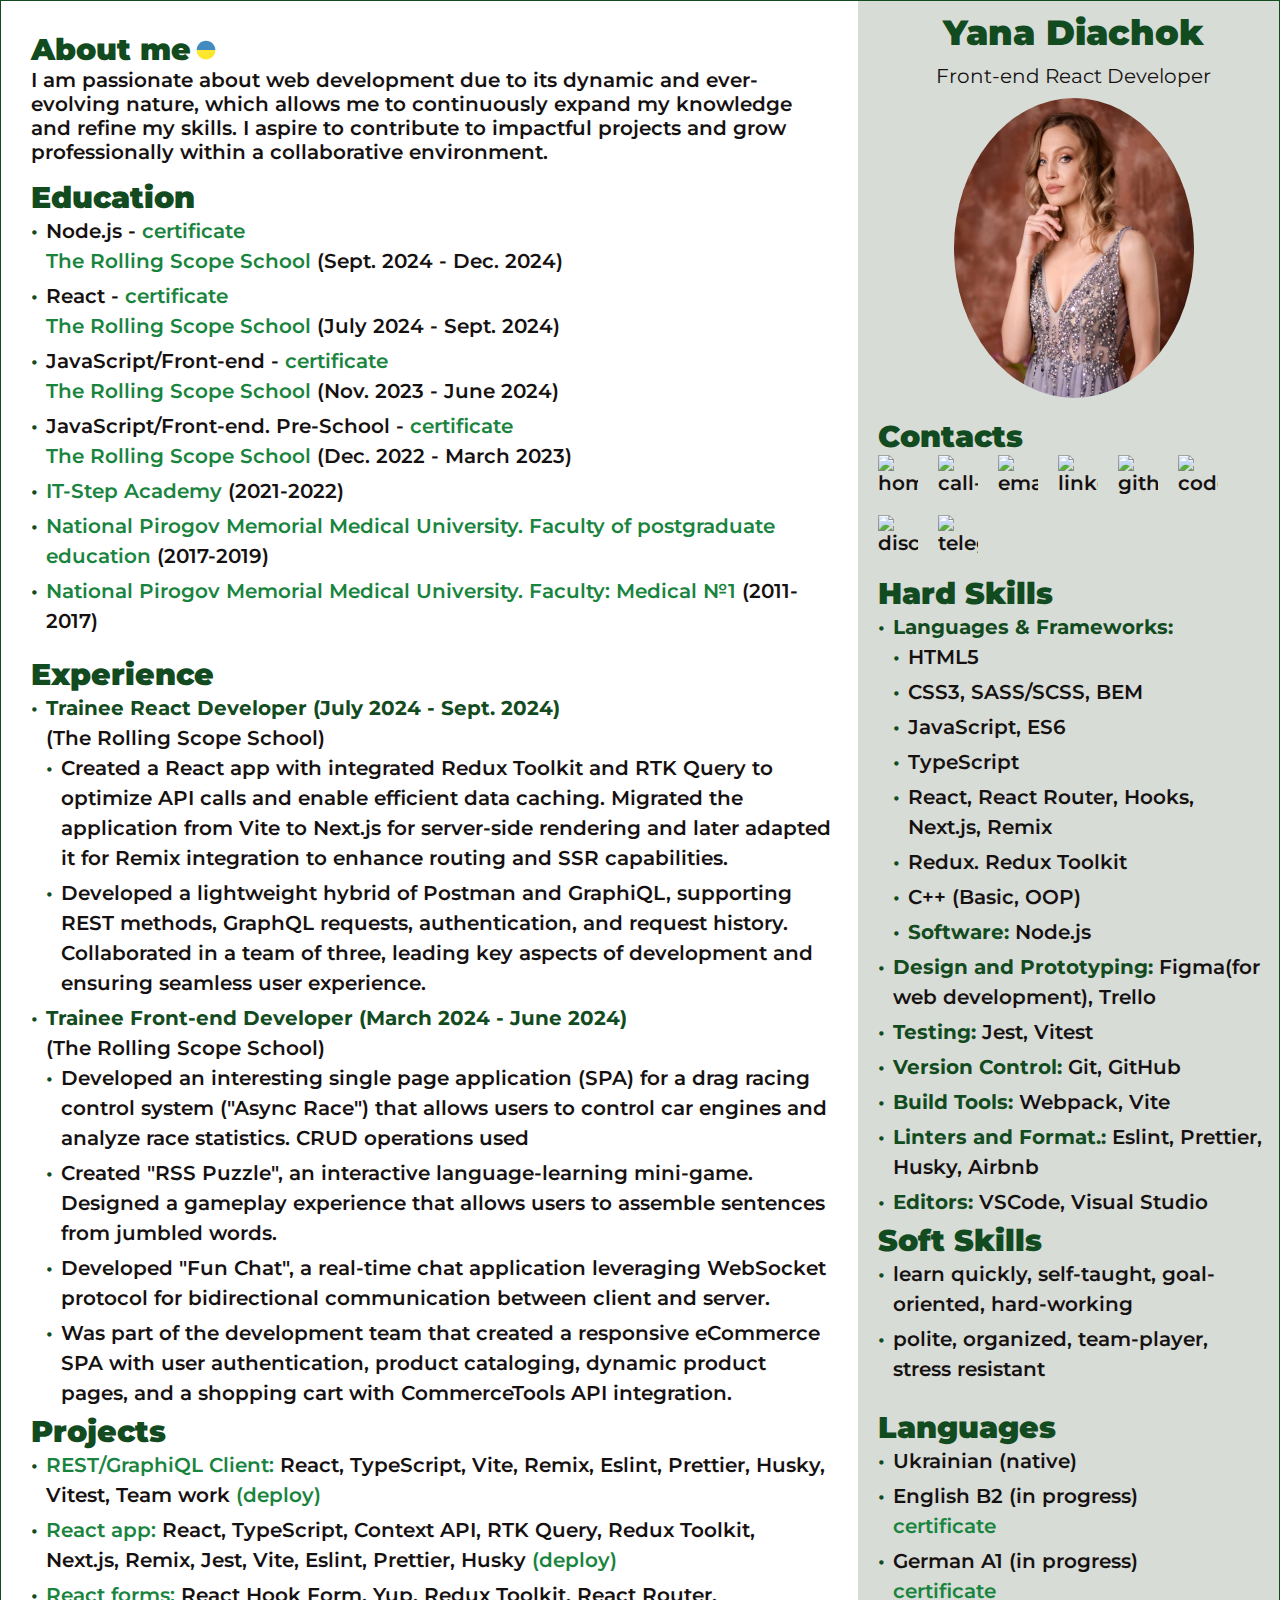
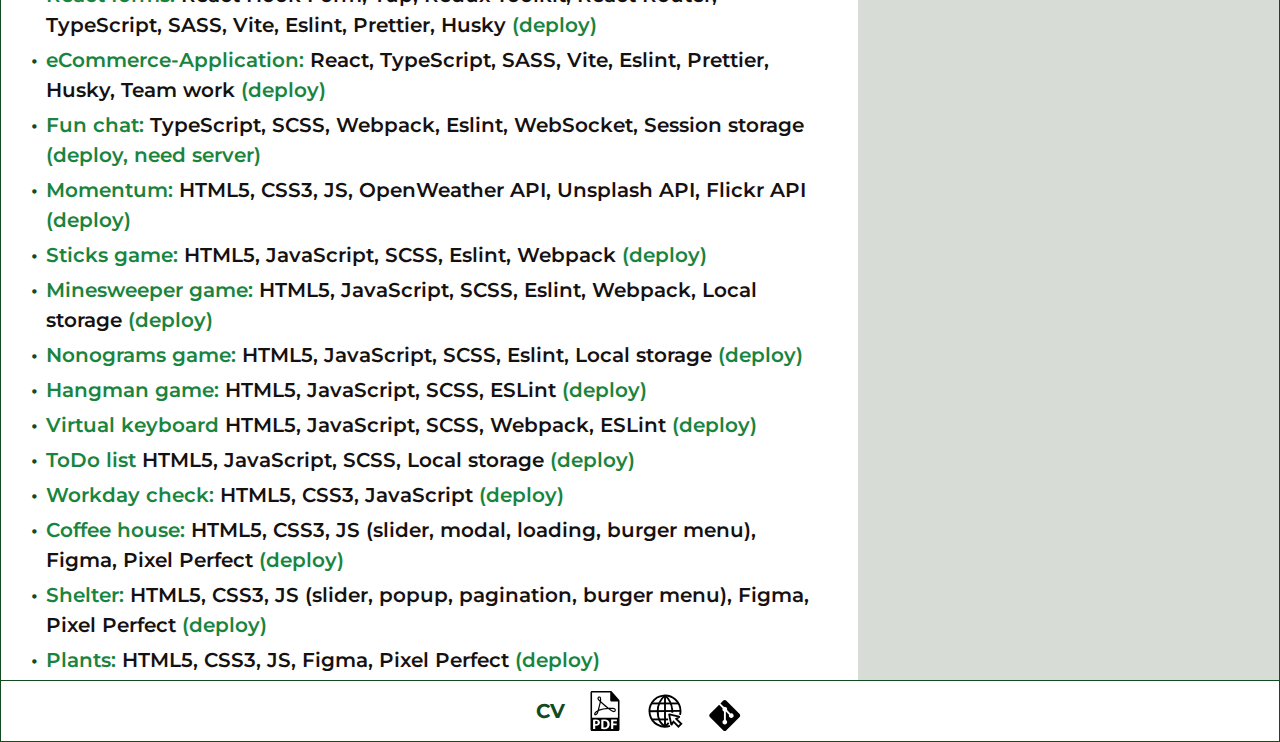
==== commit f0dafd7d: "fix: format mistakes" ====
--- a/index.html
+++ b/index.html
@@ -1,415 +1,707 @@
 <!doctype html>
 <html lang="en">
-    <head>
-        <meta charset="UTF-8" />
-        <meta http-equiv="X-UA-Compatible" content="IE=edge" />
-        <meta name="viewport" content="width=device-width, initial-scale=1.0" />
-        <link rel="preconnect" href="https://fonts.googleapis.com" />
-        <link rel="preconnect" href="https://fonts.gstatic.com" crossorigin />
-        <link
-            href="https://fonts.googleapis.com/css2?family=Montserrat:wght@400;700&display=swap"
-            rel="stylesheet"
-        />
-        <link rel="preconnect" href="https://fonts.googleapis.com" />
-        <link rel="preconnect" href="https://fonts.gstatic.com" crossorigin />
-        <link
-            href="https://fonts.googleapis.com/css2?family=Oleo+Script:wght@700&display=swap"
-            rel="stylesheet"
-        />
-        <link rel="stylesheet" href="./style.css" />
-        <title>Diachok Yana</title>
-    </head>
-    <body>
-        <div class="wrapper">
-            <main class="main">
-                <div class="main__content">
-                    <section class="section">
-                        <h2 class="title flex">
-                            About myself
-                            <img
-                                src="./assets/svg/flag-for-ukraine-svgrepo-com.svg"
-                                alt="uk-icone"
-                                width="20"
-                                height="20"
-                            />
-                        </h2>
-                        <p class="subtitle">
-                            I'm a doctor by education. I started studying
-                            programming in 2021, because I really like it, it’s
-                            very interesting, I love the latest technologies and
-                            constant development. I want to succeed in my future
-                            profession, because it’s much better to develop in
-                            the field that you like. In my free time, I work out
-                            and watch movies
-                        </p>
-                    </section>
-                    <section class="section">
-                        <h2 class="title">Education</h2>
-                        <ul>
-                            <li class="item">
-                                <p>
-                                    Node.js -
-                                    <a class="link" href="">certificate</a>
-                                </p>
-                                <p>
-                                    <a class="link" href="https://rs.school/"
-                                        >The Rolling Scope School</a
-                                    >
-                                    (Sept. 2024 - Dec. 2024)
-                                </p>
-                            </li>
-                            <li class="item">
-                                <p>
-                                    React -
-                                    <a
-                                        class="link"
-                                        href="https://app.rs.school/certificate/qwbdssph"
-                                        >certificate</a
-                                    >
-                                </p>
-                                <p>
-                                    <a class="link" href="https://rs.school/"
-                                        >The Rolling Scope School</a
-                                    >
-                                    (July 2024 - Sept. 2024)
-                                </p>
-                            </li>
-                            <li class="item">
-                                <p>
-                                    JavaScript/Front-end -
-                                    <a
-                                        class="link"
-                                        href="https://app.rs.school/certificate/ya9as3wp"
-                                        >certificate</a
-                                    >
-                                </p>
-                                <p>
-                                    <a class="link" href="https://rs.school/"
-                                        >The Rolling Scope School</a
-                                    >
-                                    (Nov. 2023 - June 2024)
-                                </p>
-                            </li>
-                            <li class="item">
-                                <p>
-                                    JavaScript/Front-end. Pre-School -
-                                    <a
-                                        class="link"
-                                        href="https://app.rs.school/certificate/oxumcm62"
-                                        >certificate</a
-                                    >
-                                </p>
-                                <p>
-                                    <a class="link" href="https://rs.school/"
-                                        >The Rolling Scope School</a
-                                    >
-                                    (Dec. 2022 - March 2023)
-                                </p>
-                            </li>
-                            <li class="item">
-                                <a
-                                    class="link"
-                                    href="https://vinnitsa.itstep.org/"
-                                    >IT-Step Academy</a
-                                >
-                                <span>(2021-2022)</span>
-                            </li>
-                            <li class="item">
-                                <a
-                                    class="link"
-                                    href="https://www.vnmu.edu.ua/%D1%84%D0%B0%D0%BA%D1%83%D0%BB%D1%8C%D1%82%D0%B5%D1%82-%D0%BF%D1%96%D1%81%D0%BB%D1%8F%D0%B4%D0%B8%D0%BF%D0%BB%D0%BE%D0%BC%D0%BD%D0%BE%D1%97-%D0%BE%D1%81%D0%B2%D1%96%D1%82%D0%B8"
-                                    >National Pirogov Memorial Medical
-                                    University. Faculty of postgraduate
-                                    education
-                                </a>
-                                <span>(2017-2019)</span>
-                            </li>
-                            <li class="item">
-                                <a class="link" href="https://www.vnmu.edu.ua/"
-                                    >National Pirogov Memorial Medical
-                                    University. Faculty: Medical №1
-                                </a>
-                                <span>(2011-2017)</span>
-                            </li>
-                        </ul>
-                    </section>
-                    <section class="section">
-                        <h2 class="title">Experience</h2>
-                        <ul class="list">
-                            <li class="item">
-                                <a
-                                    class="link"
-                                    href="https://yana-dyachok.github.io/todo-list/todo-list/"
-                                    >ToDo list</a
-                                >
-                            </li>
-                            <li class="item">
-                                <a
-                                    class="link"
-                                    href="https://yana-dyachok.github.io/plants/"
-                                    >Plants</a
-                                >
-                            </li>
-                            <li class="item">
-                                <a
-                                    class="link"
-                                    href="https://yana-dyachok.github.io/momentum/src/index.html"
-                                    >Momentum</a
-                                >
-                            </li>
-                        </ul>
-                    </section>
-                </div>
-                <aside class="aside__content">
-                    <section class="section personal__section">
-                        <h1 class="personal__title title">Yana Diachok</h1>
-                        <h2 class="personal__subtitle">
-                            Front-end React Developer
-                        </h2>
-                        <img
-                            src="./assets/img/cv-img.jpg"
-                            alt="my photo"
-                            class="personal__photo"
-                            width="240"
-                            height="300"
-                        />
-                    </section>
-                    <section class="section">
-                        <h2 class="title">Contacts</h2>
-                        <ul class="contacts__list">
-                            <li class="contacts__item">
-                                <a
-                                    href="https://www.google.com/maps/place/%D0%92%D1%96%D0%BD%D0%BD%D0%B8%D1%86%D1%8F,+%D0%92%D1%96%D0%BD%D0%BD%D0%B8%D1%86%D1%8C%D0%BA%D0%B0+%D0%BE%D0%B1%D0%BB%D0%B0%D1%81%D1%82%D1%8C,+21000/@49.2347827,28.4284345,13z/data=!3m1!4b1!4m6!3m5!1s0x472d5b65195a6489:0xcbd4e159eedd74fe!8m2!3d49.233083!4d28.4682169!16zL20vMDRod3Y3?entry=ttu&g_ep=EgoyMDI0MTEyNC4xIKXMDSoASAFQAw%3D%3D"
-                                >
-                                    <img
-                                        src="./assets/svg/home-button-for-interface-svgrepo-com.svg"
-                                        alt="home-icone"
-                                        width="40"
-                                        height="40"
-                                        title="Vinnytsia"
-                                    />
-                                </a>
-                            </li>
-                            <li class="contacts__item">
-                                <img
-                                    src="./assets/svg/telephone-inbound-fill.svg"
-                                    alt="call-me"
-                                    width="40"
-                                    height="40"
-                                    onclick="location.href='tel:+380986629945'"
-                                    title="+380986629945"
-                                />
-                            </li>
-                            <li class="contacts__item">
-                                <a href="mailto:cerahuk2023@gmail.com">
-                                    <img
-                                        src="./assets/svg/envelope-fill.svg"
-                                        alt="email-icone"
-                                        width="40"
-                                        height="40"
-                                        title="cerahuk2023@gmail.com"
-                                    />
-                                </a>
-                            </li>
-                            <li class="contacts__item">
-                                <a
-                                    href="https://www.linkedin.com/in/yana-dyachok-06a384253/"
-                                >
-                                    <img
-                                        src="./assets/svg/linkedin-round-svgrepo-com.svg"
-                                        alt="linkedin-icone"
-                                        width="40"
-                                        height="40"
-                                    />
-                                </a>
-                            </li>
-                            <li class="contacts__item">
-                                <a href="https://github.com/Yana-Dyachok">
-                                    <img
-                                        src="./assets/svg/github.svg"
-                                        alt="github-icone"
-                                        width="40"
-                                        height="40"
-                                    />
-                                </a>
-                            </li>
-                            <li class="contacts__item">
-                                <a
-                                    href="https://www.codewars.com/users/Yana%20Dyachok"
-                                >
-                                    <img
-                                        src="./assets/svg/codewars-svgrepo-com.svg"
-                                        alt="codewars-icone"
-                                        width="40"
-                                        height="40"
-                                    />
-                                </a>
-                            </li>
-                            <li class="contacts__item">
-                                <a
-                                    href="https://discordapp.com/users/yana-dyachok#6659"
-                                >
-                                    <img
-                                        src="./assets/svg/discord.svg"
-                                        alt="discord-icone"
-                                        width="40"
-                                        height="40"
-                                    />
-                                </a>
-                            </li>
-                            <li class="contacts__item">
-                                <a href="https://t.me/yana_ins">
-                                    <img
-                                        src="./assets/svg/telegram.svg"
-                                        alt="telegram-icone"
-                                        width="40"
-                                        height="40"
-                                    />
-                                </a>
-                            </li>
-                        </ul>
-                    </section>
-                    <section class="section">
-                        <h2 class="title">Hard Skills</h2>
-                        <ul class="list">
-                            <ul class="item">
-                                <span class="skills__title"
-                                    >Languages & Frameworks:</span
-                                >
-                                <li class="item">
-                                    <span> HTML5</span>
-                                </li>
-                                <li class="item">
-                                    <span>CSS3, SASS/SCSS, BEM</span>
-                                </li>
-                                <li class="item">
-                                    <span>JavaScript, ES6</span>
-                                </li>
-                                <li class="item">
-                                    <span> TypeScript</span>
-                                </li>
-                                <li class="item">
-                                    <span
-                                        >React, React Router, Hooks, Next.js,
-                                        Remix</span
-                                    >
-                                </li>
-                                <li class="item">
-                                    <span>Redux. Redux Toolkit</span>
-                                </li>
-                                <li class="item">
-                                    <span>C++ (Basic, OOP)</span>
-                                </li>
-                                <li class="item">
-                                    <span class="skills__title">Software:</span>
-                                    <span>Node.js</span>
-                                </li>
-                            </ul>
+  <head>
+    <meta charset="UTF-8">
+    <meta http-equiv="X-UA-Compatible" content="IE=edge">
+    <meta name="viewport" content="width=device-width, initial-scale=1.0">
+    <link rel="preconnect" href="https://fonts.googleapis.com">
+    <link rel="preconnect" href="https://fonts.gstatic.com" crossorigin>
+    <link
+      href="https://fonts.googleapis.com/css2?family=Montserrat:wght@400;700&display=swap"
+      rel="stylesheet"
+    >
+    <link rel="preconnect" href="https://fonts.googleapis.com">
+    <link rel="preconnect" href="https://fonts.gstatic.com" crossorigin>
+    <link
+      href="https://fonts.googleapis.com/css2?family=Oleo+Script:wght@700&display=swap"
+      rel="stylesheet"
+    >
+    <link rel="stylesheet" href="./style.css">
+    <title>Diachok Yana</title>
+  </head>
+  <body>
+    <div class="wrapper">
+      <main class="main">
+        <div class="main__content">
+          <section class="section">
+            <h2 class="title flex">
+              About me
+              <img
+                src="./assets/svg/flag-for-ukraine-svgrepo-com.svg"
+                alt="uk-icone"
+                width="20"
+                height="20"
+              >
+            </h2>
+            <p class="subtitle">
+              I am passionate about web development due to its dynamic and
+              ever-evolving nature, which allows me to continuously expand my
+              knowledge and refine my skills. I aspire to contribute to
+              impactful projects and grow professionally within a collaborative
+              environment.
+            </p>
+          </section>
+          <section class="section">
+            <h2 class="title">Education</h2>
+            <ul>
+              <li class="item">
+                <p>
+                  Node.js -
+                  <a class="link" href="" target="_blank">certificate</a>
+                </p>
+                <p>
+                  <a class="link" href="https://rs.school/" target="_blank"
+                    >The Rolling Scope School</a
+                  >
+                  (Sept. 2024 - Dec. 2024)
+                </p>
+              </li>
+              <li class="item">
+                <p>
+                  React -
+                  <a
+                    class="link"
+                    href="https://app.rs.school/certificate/qwbdssph"
+                    target="_blank"
+                    >certificate</a
+                  >
+                </p>
+                <p>
+                  <a class="link" href="https://rs.school/" target="_blank"
+                    >The Rolling Scope School</a
+                  >
+                  <span>(July 2024 - Sept. 2024)</span>
+                </p>
+              </li>
+              <li class="item">
+                <p>
+                  JavaScript/Front-end -
+                  <a
+                    class="link"
+                    href="https://app.rs.school/certificate/ya9as3wp"
+                    target="_blank"
+                    >certificate</a
+                  >
+                </p>
+                <p>
+                  <a class="link" href="https://rs.school/" target="_blank"
+                    >The Rolling Scope School</a
+                  >
+                  (Nov. 2023 - June 2024)
+                </p>
+              </li>
+              <li class="item">
+                <p>
+                  JavaScript/Front-end. Pre-School -
+                  <a
+                    class="link"
+                    href="https://app.rs.school/certificate/oxumcm62"
+                    target="_blank"
+                    >certificate</a
+                  >
+                </p>
+                <p>
+                  <a class="link" href="https://rs.school/" target="_blank"
+                    >The Rolling Scope School</a
+                  >
+                  (Dec. 2022 - March 2023)
+                </p>
+              </li>
+              <li class="item">
+                <a
+                  class="link"
+                  href="https://vinnitsa.itstep.org/"
+                  target="_blank"
+                  >IT-Step Academy</a
+                >
+                <span>(2021-2022)</span>
+              </li>
+              <li class="item">
+                <a
+                  class="link"
+                  href="https://www.vnmu.edu.ua/%D1%84%D0%B0%D0%BA%D1%83%D0%BB%D1%8C%D1%82%D0%B5%D1%82-%D0%BF%D1%96%D1%81%D0%BB%D1%8F%D0%B4%D0%B8%D0%BF%D0%BB%D0%BE%D0%BC%D0%BD%D0%BE%D1%97-%D0%BE%D1%81%D0%B2%D1%96%D1%82%D0%B8"
+                  target="_blank"
+                  >National Pirogov Memorial Medical University. Faculty of
+                  postgraduate education
+                </a>
+                <span>(2017-2019)</span>
+              </li>
+              <li class="item">
+                <a class="link" href="https://www.vnmu.edu.ua/" target="_blank"
+                  >National Pirogov Memorial Medical University. Faculty:
+                  Medical №1
+                </a>
+                <span>(2011-2017)</span>
+              </li>
+            </ul>
+          </section>
+          <section class="section">
+            <h2 class="title">Experience</h2>
+            <ul class="item">
+              <li class="skills__title">
+                Trainee React Developer (July 2024 - Sept. 2024)
+              </li>
+              <li>(The Rolling Scope School)</li>
+              <li class="item">
+                Created a React app with integrated Redux Toolkit and RTK Query
+                to optimize API calls and enable efficient data caching.
+                Migrated the application from Vite to Next.js for server-side
+                rendering and later adapted it for Remix integration to enhance
+                routing and SSR capabilities.
+              </li>
+              <li class="item">
+                Developed a lightweight hybrid of Postman and GraphiQL,
+                supporting REST methods, GraphQL requests, authentication, and
+                request history. Collaborated in a team of three, leading key
+                aspects of development and ensuring seamless user experience.
+              </li>
+            </ul>
+            <ul class="item">
+              <li class="skills__title">
+                Trainee Front-end Developer (March 2024 - June 2024)
+              </li>
+              <li>(The Rolling Scope School)</li>
+              <li class="item">
+                Developed an interesting single page application (SPA) for a
+                drag racing control system ("Async Race") that allows users to
+                control car engines and analyze race statistics. CRUD operations
+                used
+              </li>
+              <li class="item">
+                Created "RSS Puzzle", an interactive language-learning
+                mini-game. Designed a gameplay experience that allows users to
+                assemble sentences from jumbled words.
+              </li>
+              <li class="item">
+                Developed "Fun Chat", a real-time chat application leveraging
+                WebSocket protocol for bidirectional communication between
+                client and server.
+              </li>
+              <li class="item">
+                Was part of the development team that created a responsive
+                eCommerce SPA with user authentication, product cataloging,
+                dynamic product pages, and a shopping cart with CommerceTools
+                API integration.
+              </li>
+            </ul>
+            <h2 class="title">Projects</h2>
+            <ul class="list">
+              <li class="item">
+                <a
+                  class="link"
+                  href="https://github.com/Yana-Dyachok/rest-graphiql-app?tab=readme-ov-file"
+                  target="_blank"
+                  >REST/GraphiQL Client:
+                </a>
+                <span>
+                  React, TypeScript, Vite, Remix, Eslint, Prettier, Husky,
+                  Vitest, Team work</span
+                >
+                <a
+                  class="link"
+                  href="https://graphiql-app-undefineds-rss.vercel.app/"
+                  target="_blank"
+                  >(deploy)
+                </a>
+              </li>
+              <li class="item">
+                <a
+                  class="link"
+                  href="https://github.com/Yana-Dyachok/React-2024Q3/tree/app-state-management"
+                  target="_blank"
+                >
+                  React app:
+                </a>
+                <span>
+                  React, TypeScript, Context API, RTK Query, Redux Toolkit,
+                  Next.js, Remix, Jest, Vite, Eslint, Prettier, Husky</span
+                >
+                <a
+                  class="link"
+                  href="https://yana-dyachok.github.io/React-2024Q3/?page=1"
+                  target="_blank"
+                  >(deploy)
+                </a>
+              </li>
+              <li class="item">
+                <a
+                  class="link"
+                  href="https://github.com/Yana-Dyachok/React-2024Q3/tree/forms"
+                  target="_blank"
+                >
+                  React forms:
+                </a>
+                <span>
+                  React Hook Form, Yup, Redux Toolkit, React Router, TypeScript,
+                  SASS, Vite, Eslint, Prettier, Husky</span
+                >
+                <a
+                  class="link"
+                  href="https://react-dyachok.netlify.app/"
+                  target="_blank"
+                  >(deploy)
+                </a>
+              </li>
+              <li class="item">
+                <a
+                  class="link"
+                  href="https://github.com/Yana-Dyachok/eCommerce-Application"
+                  target="_blank"
+                >
+                  eCommerce-Application:
+                </a>
+                <span>
+                  React, TypeScript, SASS, Vite, Eslint, Prettier, Husky, Team
+                  work</span
+                >
+                <a
+                  class="link"
+                  href="https://undefineds-rss-deploy.netlify.app/main"
+                  target="_blank"
+                  >(deploy)
+                </a>
+              </li>
+              <li class="item">
+                <a
+                  class="link"
+                  href="https://github.com/Yana-Dyachok/JS-FE-2023Q4/tree/fun-chat"
+                  target="_blank"
+                >
+                  Fun chat:
+                </a>
+                <span
+                  >TypeScript, SCSS, Webpack, Eslint, WebSocket, Session
+                  storage</span
+                >
+                <a
+                  class="link"
+                  href="https://yana-dyachok.github.io/JS-FE-2023Q4/fun-chat/#login"
+                  target="_blank"
+                  >(deploy, need server)
+                </a>
+              </li>
+              <li class="item">
+                <a
+                  class="link"
+                  href="https://yana-dyachok.github.io/momentum/src/index.html"
+                  target="_blank"
+                  >Momentum:</a
+                >
+                <span
+                  >HTML5, CSS3, JS, OpenWeather API, Unsplash API, Flickr
+                  API</span
+                >
+                <a
+                  class="link"
+                  href="https://yana-dyachok.github.io/momentum/src/index.html"
+                  target="_blank"
+                  >(deploy)</a
+                >
+              </li>
+              <li class="item">
+                <a
+                  class="link"
+                  href="https://github.com/Yana-Dyachok/sticks-game?tab=readme-ov-file"
+                  target="_blank"
+                >
+                  Sticks game:</a
+                >
+                <span> HTML5, JavaScript, SCSS, Eslint, Webpack</span>
+                <a
+                  class="link"
+                  href="https://yana-dyachok.github.io/sticks-game/sticks-game/"
+                  target="_blank"
+                  >(deploy)</a
+                >
+              </li>
+              <li class="item">
+                <a
+                  class="link"
+                  href="https://github.com/Yana-Dyachok/minesweeper/tree/main?tab=readme-ov-file"
+                  target="_blank"
+                >
+                  Minesweeper game:</a
+                >
+                <span>
+                  HTML5, JavaScript, SCSS, Eslint, Webpack, Local storage</span
+                >
+                <a
+                  class="link"
+                  href="https://yana-dyachok.github.io/minesweeper/"
+                  target="_blank"
+                  >(deploy)</a
+                >
+              </li>
+              <li class="item">
+                <a
+                  class="link"
+                  href="https://github.com/Yana-Dyachok/JS-FE-2023Q4/tree/nonograms?tab=readme-ov-file"
+                  target="_blank"
+                  >Nonograms game:</a
+                >
+                <span> HTML5, JavaScript, SCSS, Eslint, Local storage</span>
+                <a
+                  class="link"
+                  href="https://yana-dyachok.github.io/JS-FE-2023Q4/nonograms/"
+                  target="_blank"
+                  >(deploy)</a
+                >
+              </li>
+              <li class="item">
+                <a
+                  class="link"
+                  href="https://github.com/Yana-Dyachok/hangman?tab=readme-ov-file"
+                  >Hangman game:</a
+                >
+                <span>HTML5, JavaScript, SCSS, ESLint</span>
+                <a
+                  class="link"
+                  href="https://yana-dyachok.github.io/hangman/hangman/index.html"
+                  target="_blank"
+                  >(deploy)</a
+                >
+              </li>
+              <li class="item">
+                <a
+                  class="link"
+                  href="https://github.com/Yana-Dyachok/virtual-keyboard"
+                  >Virtual keyboard</a
+                >
+                <span>HTML5, JavaScript, SCSS, Webpack, ESLint</span>
+                <a
+                  class="link"
+                  href="https://yana-dyachok.github.io/virtual-keyboard/keyboard/src/"
+                  target="_blank"
+                  >(deploy)</a
+                >
+              </li>
+              <li class="item">
+                <a
+                  class="link"
+                  href="https://yana-dyachok.github.io/todo-list/todo-list/"
+                  >ToDo list</a
+                >
+                <span>HTML5, JavaScript, SCSS, Local storage</span>
+                <a
+                  class="link"
+                  href="https://yana-dyachok.github.io/todo-list/todo-list/"
+                  target="_blank"
+                  >(deploy)</a
+                >
+              </li>
+              <li class="item">
+                <a
+                  class="link"
+                  href=" https://github.com/Yana-Dyachok/workday-check?tab=readme-ov-file"
+                  target="_blank"
+                  >Workday check:</a
+                >
+                <span>HTML5, CSS3, JavaScript</span>
+                <a
+                  class="link"
+                  href="https://yana-dyachok.github.io/workday-check/"
+                  target="_blank"
+                  >(deploy)</a
+                >
+              </li>
+              <li class="item">
+                <a
+                  class="link"
+                  href="https://github.com/Yana-Dyachok/coffee-house"
+                  target="_blank"
+                  >Coffee house:</a
+                >
+                <span
+                  >HTML5, CSS3, JS (slider, modal, loading, burger menu), Figma,
+                  Pixel Perfect</span
+                >
+                <a
+                  class="link"
+                  href="https://yana-dyachok.github.io/coffee-house/coffee-house//"
+                  target="_blank"
+                  >(deploy)
+                </a>
+              </li>
+              <li class="item">
+                <a
+                  class="link"
+                  href="https://github.com/Yana-Dyachok/shelter?tab=readme-ov-file"
+                  target="_blank"
+                  >Shelter:</a
+                >
+                <span
+                  >HTML5, CSS3, JS (slider, popup, pagination, burger menu),
+                  Figma, Pixel Perfect</span
+                >
+                <a
+                  class="link"
+                  href="https://yana-dyachok.github.io/shelter/main/index.html"
+                  target="_blank"
+                  >(deploy)</a
+                >
+              </li>
+              <li class="item">
+                <a
+                  class="link"
+                  href="https://github.com/Yana-Dyachok/plants"
+                  target="_blank"
+                  >Plants:</a
+                >
+                <span>HTML5, CSS3, JS, Figma, Pixel Perfect</span>
+                <a
+                  class="link"
+                  href="https://yana-dyachok.github.io/plants/"
+                  target="_blank"
+                  >(deploy)</a
+                >
+              </li>
+            </ul>
+          </section>
+        </div>
+        <aside class="aside__content">
+          <section class="section personal__section">
+            <h2 class="personal__title title">Yana Diachok</h2>
+            <h3 class="personal__subtitle">Front-end React Developer</h3>
+            <img
+              src="./assets/img/cv-img.jpg"
+              alt="my photo"
+              class="personal__photo"
+              width="240"
+              height="300"
+            >
+          </section>
+          <section class="section">
+            <h2 class="title">Contacts</h2>
+            <ul class="contacts__list">
+              <li class="contacts__item">
+                <a
+                  href="https://www.google.com/maps/place/%D0%92%D1%96%D0%BD%D0%BD%D0%B8%D1%86%D1%8F,+%D0%92%D1%96%D0%BD%D0%BD%D0%B8%D1%86%D1%8C%D0%BA%D0%B0+%D0%BE%D0%B1%D0%BB%D0%B0%D1%81%D1%82%D1%8C,+21000/@49.2347827,28.4284345,13z/data=!3m1!4b1!4m6!3m5!1s0x472d5b65195a6489:0xcbd4e159eedd74fe!8m2!3d49.233083!4d28.4682169!16zL20vMDRod3Y3?entry=ttu&g_ep=EgoyMDI0MTEyNC4xIKXMDSoASAFQAw%3D%3D"
+                  target="_blank"
+                >
+                  <img
+                    src="./assets/svg/home-button-for-interface-svgrepo-com.svg"
+                    alt="home-icone"
+                    width="40"
+                    height="40"
+                    title="Vinnytsia"
+                  >
+                </a>
+              </li>
+              <li class="contacts__item">
+                <img
+                  src="./assets/svg/telephone-inbound-fill.svg"
+                  alt="call-me"
+                  width="40"
+                  height="40"
+                  onclick="location.href='tel:+380986629945'"
+                  title="+380986629945"
+                >
+              </li>
+              <li class="contacts__item">
+                <a href="mailto:cerahuk2023@gmail.com" target="_blank">
+                  <img
+                    src="./assets/svg/envelope-fill.svg"
+                    alt="email-icone"
+                    width="40"
+                    height="40"
+                    title="cerahuk2023@gmail.com"
+                  >
+                </a>
+              </li>
+              <li class="contacts__item">
+                <a
+                  href="https://www.linkedin.com/in/yana-dyachok-06a384253/"
+                  target="_blank"
+                >
+                  <img
+                    src="./assets/svg/linkedin-round-svgrepo-com.svg"
+                    alt="linkedin-icone"
+                    width="40"
+                    height="40"
+                  >
+                </a>
+              </li>
+              <li class="contacts__item">
+                <a href="https://github.com/Yana-Dyachok" target="_blank">
+                  <img
+                    src="./assets/svg/github.svg"
+                    alt="github-icone"
+                    width="40"
+                    height="40"
+                  >
+                </a>
+              </li>
+              <li class="contacts__item">
+                <a
+                  href="https://www.codewars.com/users/Yana%20Dyachok"
+                  target="_blank"
+                >
+                  <img
+                    src="./assets/svg/codewars-svgrepo-com.svg"
+                    alt="codewars-icone"
+                    width="40"
+                    height="40"
+                  >
+                </a>
+              </li>
+              <li class="contacts__item">
+                <a
+                  href="https://discordapp.com/users/yana-dyachok#6659"
+                  target="_blank"
+                >
+                  <img
+                    src="./assets/svg/discord.svg"
+                    alt="discord-icone"
+                    width="40"
+                    height="40"
+                  >
+                </a>
+              </li>
+              <li class="contacts__item">
+                <a href="https://t.me/yana_ins" target="_blank">
+                  <img
+                    src="./assets/svg/telegram.svg"
+                    alt="telegram-icone"
+                    width="40"
+                    height="40"
+                  >
+                </a>
+              </li>
+            </ul>
+          </section>
+          <section class="section">
+            <h2 class="title">Hard Skills</h2>
+            <ul class="list">
+              <li class="item">
+                <ul>
+                  <li class="skills__title">Languages & Frameworks:</li>
+                  <li class="item">
+                    <span> HTML5</span>
+                  </li>
+                  <li class="item">
+                    <span>CSS3, SASS/SCSS, BEM</span>
+                  </li>
+                  <li class="item">
+                    <span>JavaScript, ES6</span>
+                  </li>
+                  <li class="item">
+                    <span> TypeScript</span>
+                  </li>
+                  <li class="item">
+                    <span>React, React Router, Hooks, Next.js, Remix</span>
+                  </li>
+                  <li class="item">
+                    <span>Redux. Redux Toolkit</span>
+                  </li>
+                  <li class="item">
+                    <span>C++ (Basic, OOP)</span>
+                  </li>
+                  <li class="item">
+                    <span class="skills__title">Software:</span>
+                    <span>Node.js</span>
+                  </li>
+                </ul>
+              </li>
 
-                            <li class="item">
-                                <span class="skills__title"
-                                    >Design and Prototyping:</span
-                                >
-                                <span>Figma(for web development), Trello</span>
-                            </li>
-                            <li class="item">
-                                <span class="skills__title">Testing:</span>
-                                <span>Jest, Vitest</span>
-                            </li>
-                            <li class="item">
-                                <span class="skills__title"
-                                    >Version Control:</span
-                                >
-                                <span>Git, GitHub</span>
-                            </li>
-                            <li class="item">
-                                <span class="skills__title"> Build Tools:</span>
-                                <span>Webpack, Vite</span>
-                            </li>
-                            <li class="item">
-                                <span class="skills__title">
-                                    Linters and Format.:</span
-                                >
-                                <span>Eslint, Prettier, Husky, Airbnb</span>
-                            </li>
-                            <li class="item">
-                                <span class="skills__title"> Editors:</span>
-                                <span> VSCode, Visual Studio</span>
-                            </li>
-                        </ul>
-                        <ul>
-                            <span class="title">Soft Skills</span>
-                            <li class="item">
-                                learn quickly, self-taught, goal-oriented,
-                                hard-working
-                            </li>
-                            <li class="item">
-                                polite, organized, team-player, stress resistant
-                            </li>
-                        </ul>
-                    </section>
-                    <section class="section">
-                        <h2 class="title">Languages</h2>
-                        <ul class="items">
-                            <li class="item">Ukrainian (native)</li>
-                            <li class="item">
-                                <p>English B2 (in progress)</p>
-                                <a
-                                    class="link"
-                                    href="./english-certificate.html"
-                                    >certificate</a
-                                >
-                            </li>
-                            <li class="item">
-                                <p>German A1 (in progress)</p>
-                                <a class="link" href="./german-certificate.html"
-                                    >certificate</a
-                                >
-                            </li>
-                        </ul>
-                    </section>
-                </aside>
-            </main>
-            <footer class="footer">
-                <ul class="cv__list">
-                    <span class="skills__title">CV</span>
-                    <li class="contacts__item">
-                        <a
-                            href="./path/to/your-file.pdf"
-                            target="_blank"
-                            rel="noopener noreferrer"
-                        >
-                            <img
-                                src="./assets/svg/pdf-file-format-symbol-svgrepo-com.svg"
-                                alt="pdf"
-                                width="40"
-                                height="40"
-                            />
-                        </a>
-                    </li>
+              <li class="item">
+                <span class="skills__title">Design and Prototyping:</span>
+                <span>Figma(for web development), Trello</span>
+              </li>
+              <li class="item">
+                <span class="skills__title">Testing:</span>
+                <span>Jest, Vitest</span>
+              </li>
+              <li class="item">
+                <span class="skills__title">Version Control:</span>
+                <span>Git, GitHub</span>
+              </li>
+              <li class="item">
+                <span class="skills__title"> Build Tools:</span>
+                <span>Webpack, Vite</span>
+              </li>
+              <li class="item">
+                <span class="skills__title"> Linters and Format.:</span>
+                <span>Eslint, Prettier, Husky, Airbnb</span>
+              </li>
+              <li class="item">
+                <span class="skills__title"> Editors:</span>
+                <span> VSCode, Visual Studio</span>
+              </li>
+            </ul>
+            <h2 class="title">Soft Skills</h2>
+            <ul>
+              <li class="item">
+                learn quickly, self-taught, goal-oriented, hard-working
+              </li>
+              <li class="item">
+                polite, organized, team-player, stress resistant
+              </li>
+            </ul>
+          </section>
+          <section class="section">
+            <h2 class="title">Languages</h2>
+            <ul class="items">
+              <li class="item">Ukrainian (native)</li>
+              <li class="item">
+                <p>English B2 (in progress)</p>
+                <a
+                  class="link"
+                  href="./english-certificate.html"
+                  target="_blank"
+                  >certificate</a
+                >
+              </li>
+              <li class="item">
+                <p>German A1 (in progress)</p>
+                <a class="link" href="./german-certificate.html">certificate</a>
+              </li>
+            </ul>
+          </section>
+        </aside>
+      </main>
+      <footer class="footer">
+        <ul class="cv__list">
+          <li class="skills__title">CV</li>
+          <li class="contacts__item">
+            <a
+              href="./path/to/your-file.pdf"
+              target="_blank"
+              rel="noopener noreferrer"
+            >
+              <img
+                src="./assets/svg/pdf-file-format-symbol-svgrepo-com.svg"
+                alt="pdf"
+                width="40"
+                height="40"
+              >
+            </a>
+          </li>
 
-                    <li class="contacts__item">
-                        <a href="" target="_blank">
-                            <img
-                                src="./assets/svg/website-click-svgrepo-com.svg"
-                                alt="web"
-                                width="40"
-                                height="40"
-                            />
-                        </a>
-                    </li>
-                    <li class="contacts__item">
-                        <a href="" target="_blank">
-                            <img
-                                src="./assets/svg/git-svgrepo-com.svg"
-                                alt="repo"
-                                width="40"
-                                height="40"
-                            />
-                        </a>
-                    </li>
-                </ul>
-            </footer>
-        </div>
-    </body>
+          <li class="contacts__item">
+            <a href="https://yana-dyachok.github.io/cv/" target="_blank">
+              <img
+                src="./assets/svg/website-click-svgrepo-com.svg"
+                alt="web"
+                width="40"
+                height="40"
+              >
+            </a>
+          </li>
+          <li class="contacts__item">
+            <a
+              href="https://github.com/Yana-Dyachok/cv/tree/update-cv"
+              target="_blank"
+            >
+              <img
+                src="./assets/svg/git-svgrepo-com.svg"
+                alt="repo"
+                width="40"
+                height="40"
+              >
+            </a>
+          </li>
+        </ul>
+      </footer>
+    </div>
+  </body>
 </html>
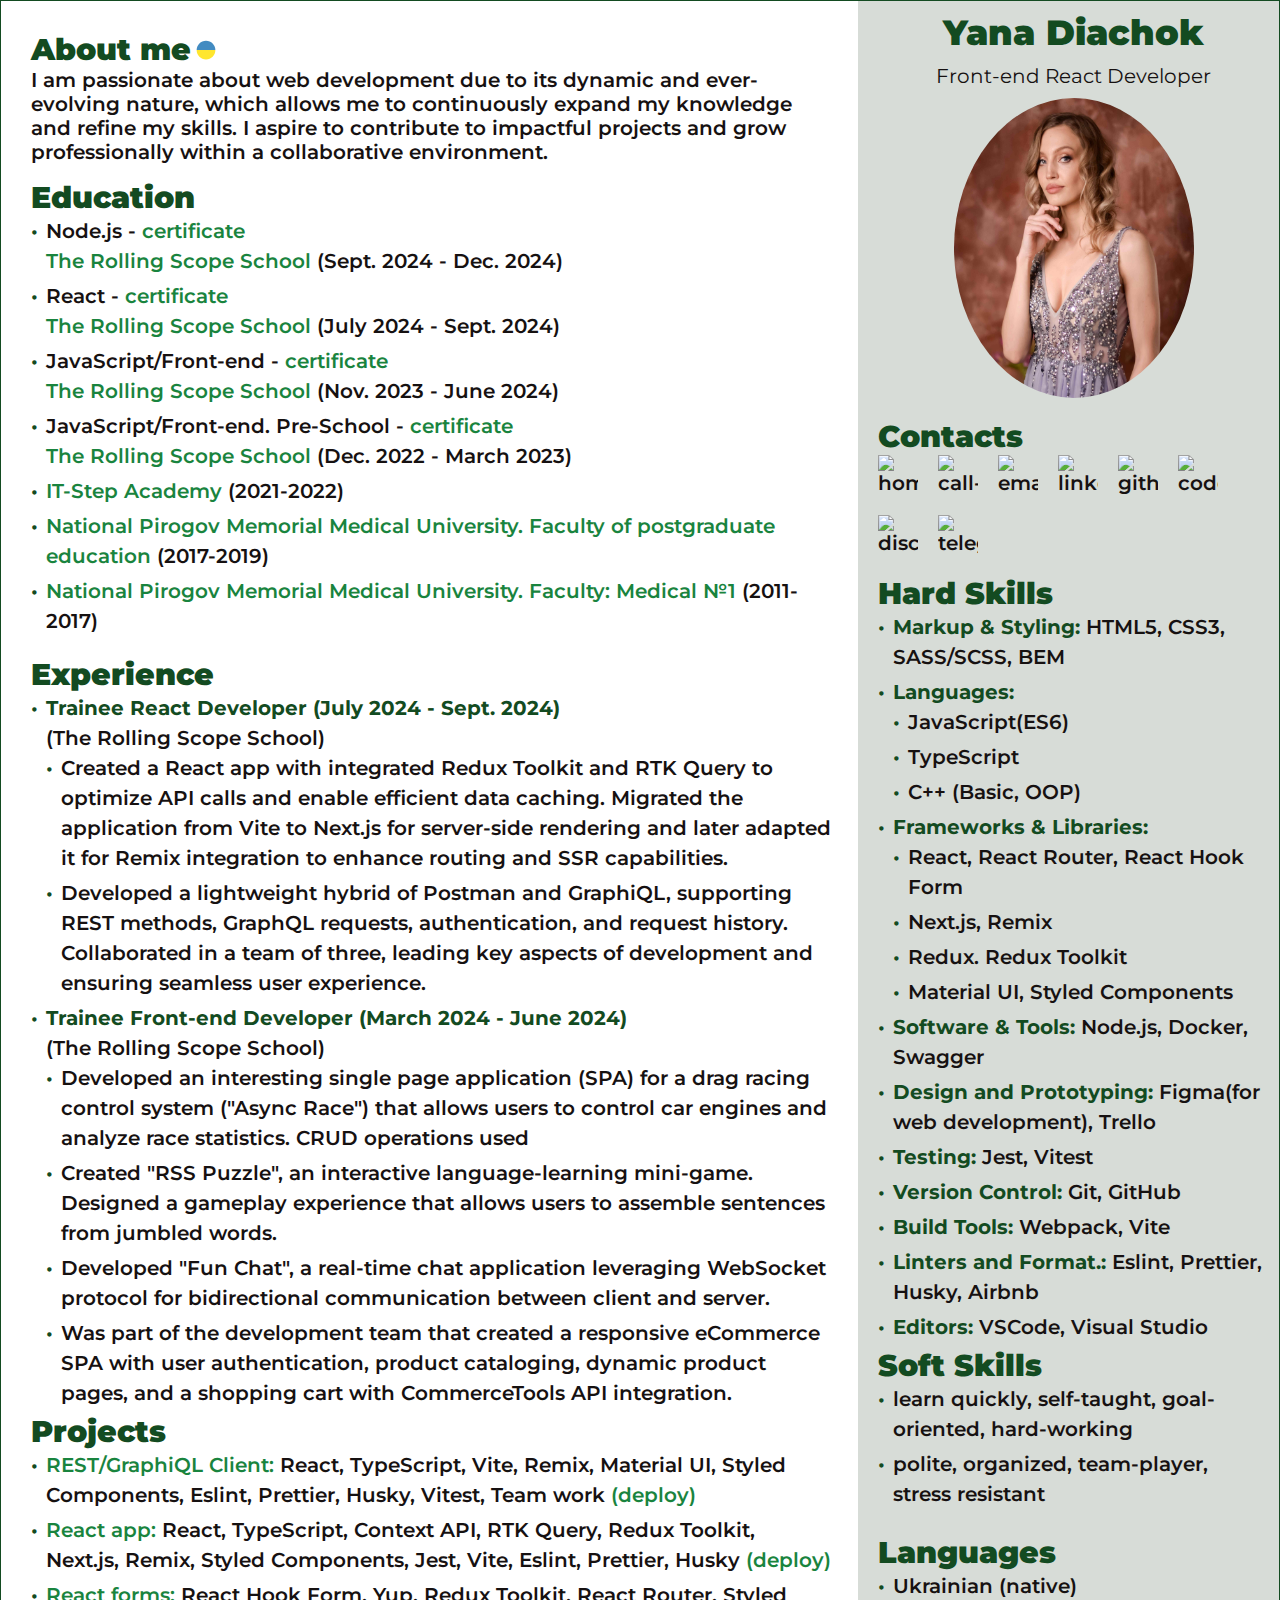
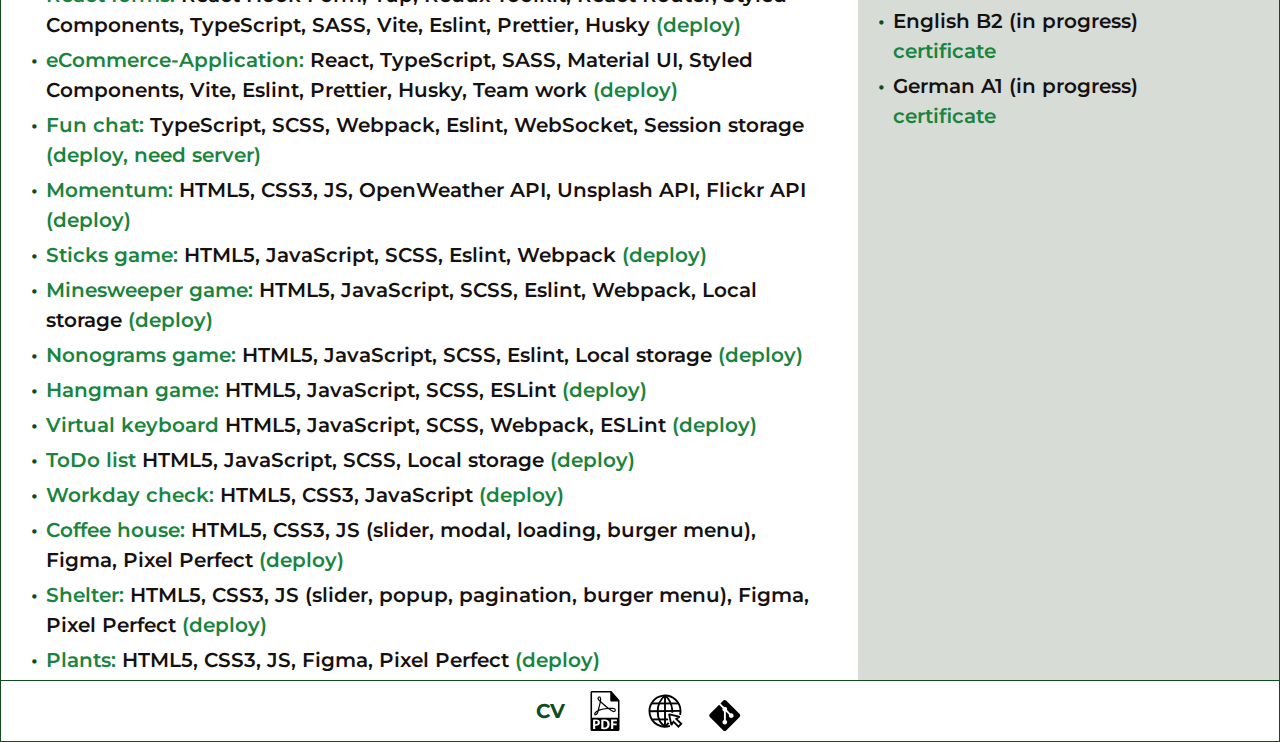
==== commit 3ba83594: "feat: add link to certificate and chnge skills" ====
--- a/index.html
+++ b/index.html
@@ -47,7 +47,7 @@
               <li class="item">
                 <p>
                   Node.js -
-                  <a class="link" href="" target="_blank">certificate</a>
+                  <a class="link" href="https://app.rs.school/certificate/m1idohhx" target="_blank">certificate</a>
                 </p>
                 <p>
                   <a class="link" href="https://rs.school/" target="_blank"
@@ -194,7 +194,7 @@
                   >REST/GraphiQL Client:
                 </a>
                 <span>
-                  React, TypeScript, Vite, Remix, Eslint, Prettier, Husky,
+                  React, TypeScript, Vite, Remix, Material UI, Styled Components, Eslint, Prettier, Husky,
                   Vitest, Team work</span
                 >
                 <a
@@ -214,7 +214,7 @@
                 </a>
                 <span>
                   React, TypeScript, Context API, RTK Query, Redux Toolkit,
-                  Next.js, Remix, Jest, Vite, Eslint, Prettier, Husky</span
+                  Next.js, Remix, Styled Components, Jest, Vite, Eslint, Prettier, Husky</span
                 >
                 <a
                   class="link"
@@ -232,7 +232,7 @@
                   React forms:
                 </a>
                 <span>
-                  React Hook Form, Yup, Redux Toolkit, React Router, TypeScript,
+                  React Hook Form, Yup, Redux Toolkit, React Router, Styled Components, TypeScript,
                   SASS, Vite, Eslint, Prettier, Husky</span
                 >
                 <a
@@ -251,7 +251,7 @@
                   eCommerce-Application:
                 </a>
                 <span>
-                  React, TypeScript, SASS, Vite, Eslint, Prettier, Husky, Team
+                  React, TypeScript, SASS, Material UI, Styled Components, Vite, Eslint, Prettier, Husky, Team
                   work</span
                 >
                 <a
@@ -573,36 +573,44 @@
             <h2 class="title">Hard Skills</h2>
             <ul class="list">
               <li class="item">
+                <span class="skills__title">Markup & Styling:</span>
+                <span>HTML5, CSS3, SASS/SCSS, BEM</span>
+              </li>
+              <li class="item">
+                <span class="skills__title">Languages:</span>
                 <ul>
-                  <li class="skills__title">Languages & Frameworks:</li>
                   <li class="item">
-                    <span> HTML5</span>
-                  </li>
-                  <li class="item">
-                    <span>CSS3, SASS/SCSS, BEM</span>
-                  </li>
-                  <li class="item">
-                    <span>JavaScript, ES6</span>
+                    <span>JavaScript(ES6)</span>
                   </li>
                   <li class="item">
                     <span> TypeScript</span>
                   </li>
                   <li class="item">
-                    <span>React, React Router, Hooks, Next.js, Remix</span>
+                    <span>C++ (Basic, OOP)</span>
+                  </li>
+                </ul>
+              </li>
+              <li class="item">
+                <span class="skills__title">Frameworks & Libraries:</span>
+                <ul>
+                  <li class="item">
+                    <span>React, React Router, React Hook Form</span>
+                  </li>
+                  <li class="item">
+                    <span>Next.js, Remix</span>
                   </li>
                   <li class="item">
                     <span>Redux. Redux Toolkit</span>
                   </li>
                   <li class="item">
-                    <span>C++ (Basic, OOP)</span>
-                  </li>
-                  <li class="item">
-                    <span class="skills__title">Software:</span>
-                    <span>Node.js</span>
+                    <span>Material UI, Styled Components</span>
                   </li>
                 </ul>
               </li>
-
+              <li class="item">
+                <span class="skills__title">Software & Tools:</span>
+                <span>Node.js, Docker, Swagger</span>
+              </li>
               <li class="item">
                 <span class="skills__title">Design and Prototyping:</span>
                 <span>Figma(for web development), Trello</span>
@@ -664,7 +672,7 @@
           <li class="skills__title">CV</li>
           <li class="contacts__item">
             <a
-              href="./path/to/your-file.pdf"
+              href="./cv-diachok-yana.pdf"
               target="_blank"
               rel="noopener noreferrer"
             >
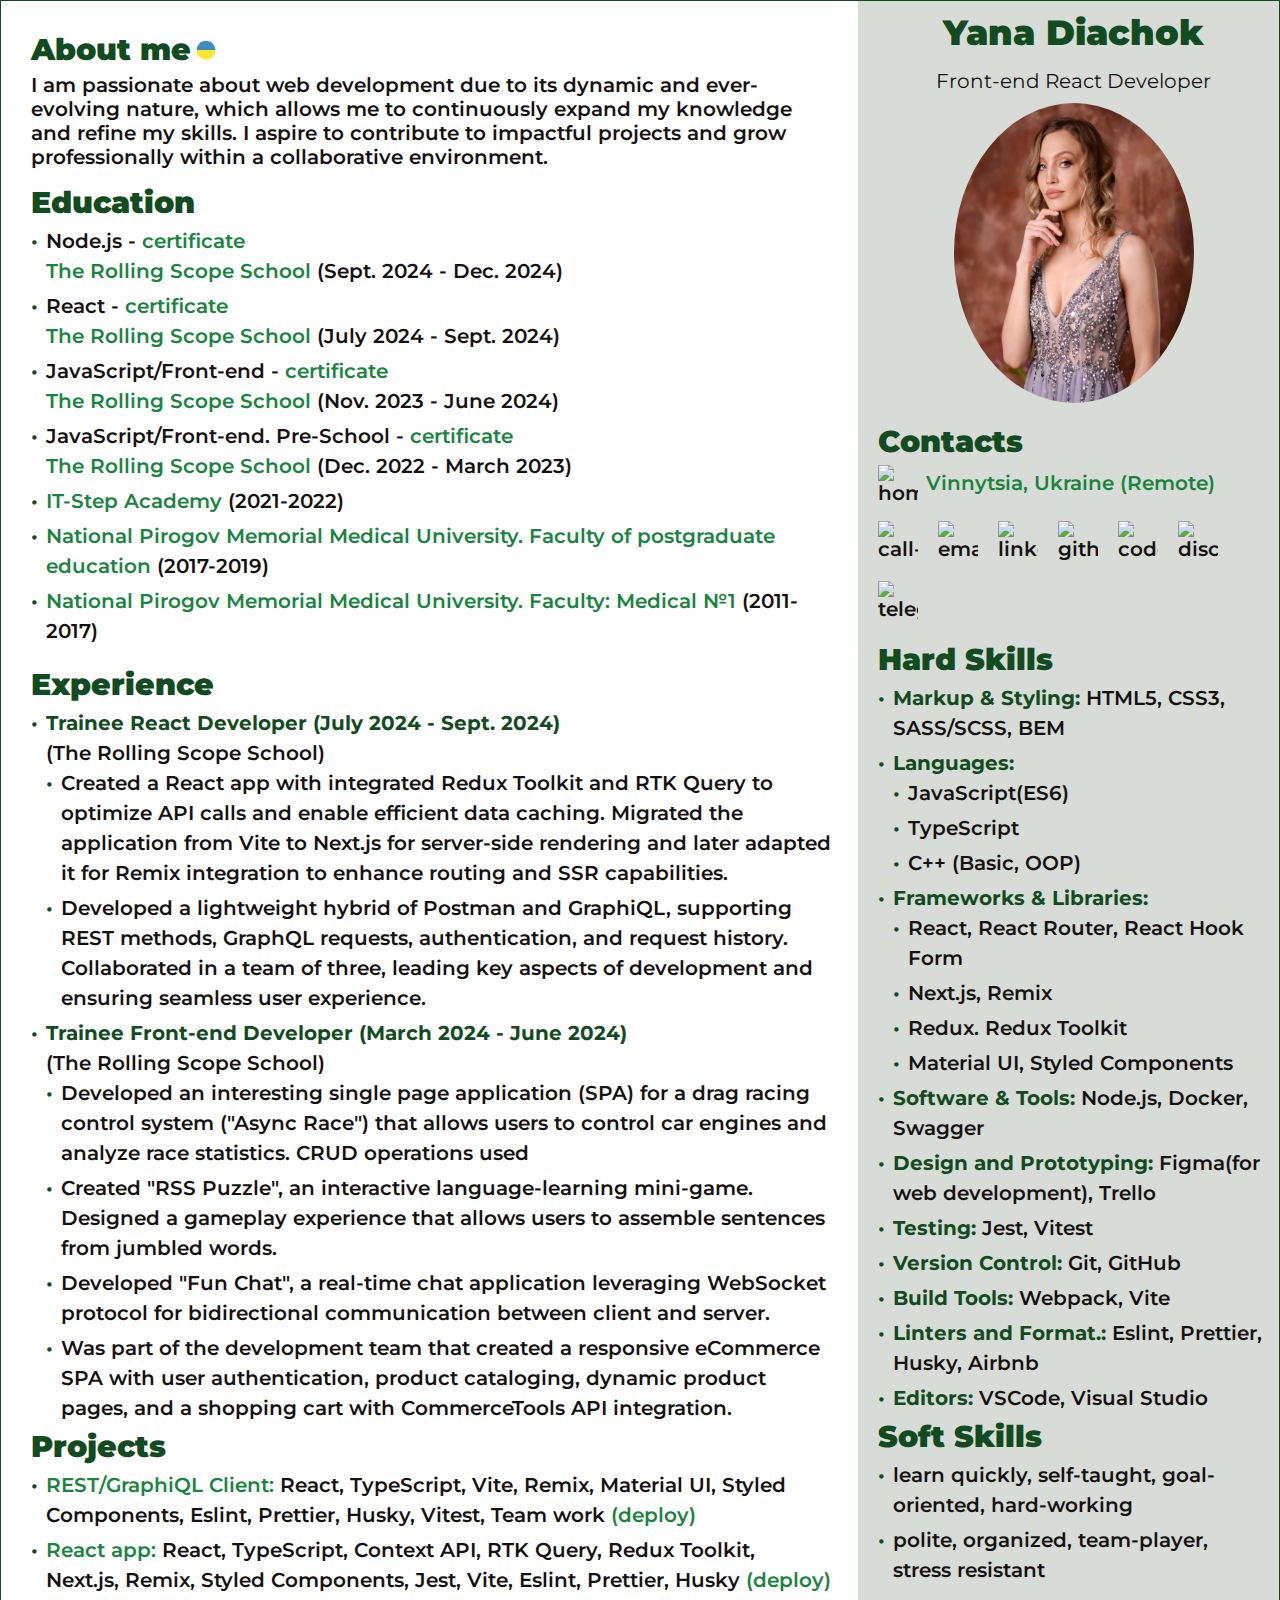
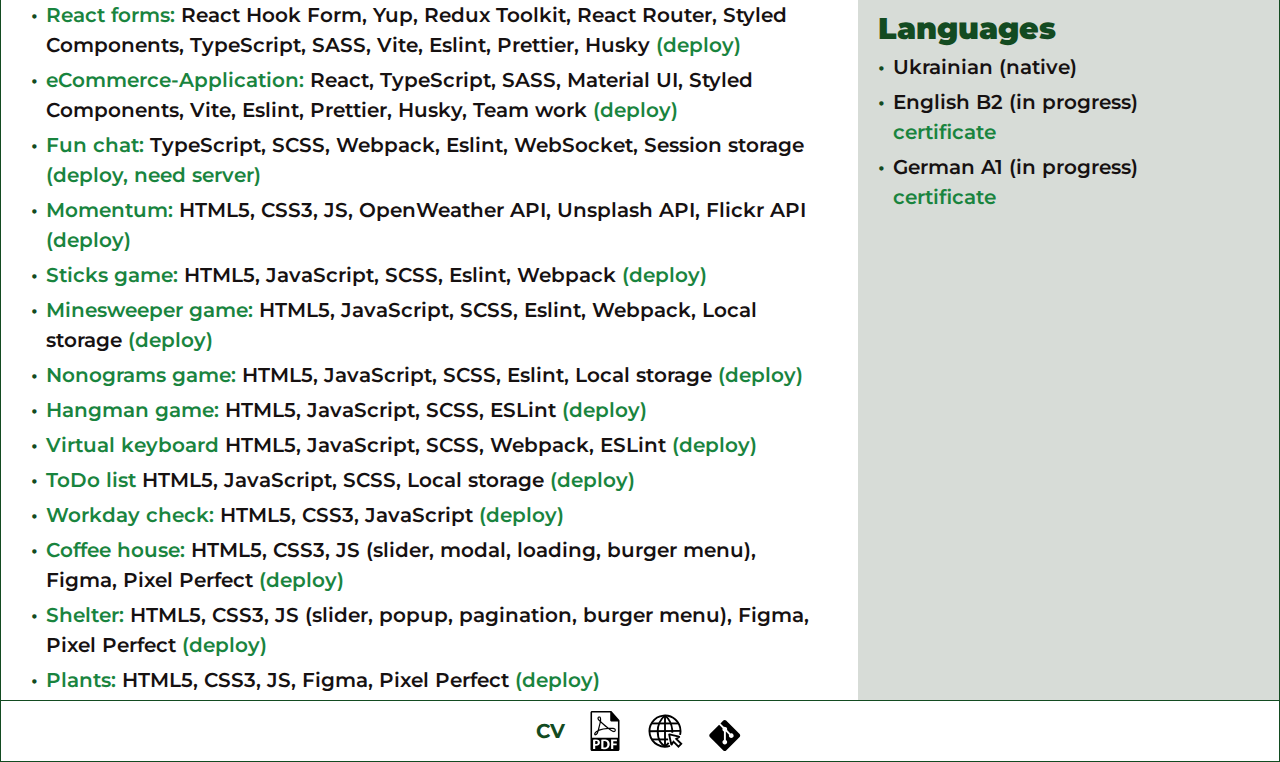
==== commit 6e5d9a73: "refactor: change discord link and add location" ====
--- a/index.html
+++ b/index.html
@@ -283,7 +283,7 @@
               <li class="item">
                 <a
                   class="link"
-                  href="https://yana-dyachok.github.io/momentum/src/index.html"
+                  href="https://github.com/Yana-Dyachok/momentum"
                   target="_blank"
                   >Momentum:</a
                 >
@@ -365,6 +365,7 @@
                 <a
                   class="link"
                   href="https://github.com/Yana-Dyachok/virtual-keyboard"
+                  target="_blank"
                   >Virtual keyboard</a
                 >
                 <span>HTML5, JavaScript, SCSS, Webpack, ESLint</span>
@@ -379,6 +380,7 @@
                 <a
                   class="link"
                   href="https://yana-dyachok.github.io/todo-list/todo-list/"
+                  target="_blank"
                   >ToDo list</a
                 >
                 <span>HTML5, JavaScript, SCSS, Local storage</span>
@@ -472,100 +474,105 @@
           </section>
           <section class="section">
             <h2 class="title">Contacts</h2>
-            <ul class="contacts__list">
-              <li class="contacts__item">
-                <a
-                  href="https://www.google.com/maps/place/%D0%92%D1%96%D0%BD%D0%BD%D0%B8%D1%86%D1%8F,+%D0%92%D1%96%D0%BD%D0%BD%D0%B8%D1%86%D1%8C%D0%BA%D0%B0+%D0%BE%D0%B1%D0%BB%D0%B0%D1%81%D1%82%D1%8C,+21000/@49.2347827,28.4284345,13z/data=!3m1!4b1!4m6!3m5!1s0x472d5b65195a6489:0xcbd4e159eedd74fe!8m2!3d49.233083!4d28.4682169!16zL20vMDRod3Y3?entry=ttu&g_ep=EgoyMDI0MTEyNC4xIKXMDSoASAFQAw%3D%3D"
+            <ul>
+              <li>
+                <a class="contacts__link-home"
+                  href="https://www.google.com/maps/place/%D0%92%D1%96%D0%BD%D0%BD%D0%B8%D1%86%D1%8F,+%D0%92%D1%96%D0%BD%D0%BD%D0%B8%D1%86%D1%8C%D0%BA%D0%B0+%D0%BE%D0%B1%D0%BB%D0%B0%D1%81%D1%82%D1%8C,+21000/@49.2347827,28.4284345,13z/data=!3m1!4b1!4m6!3m5!1s0x472d5b65195a6489:0xcbd4e159eedd74fe!8m2!3d49.233083!4d28.4682169!16zL20vMDRod3Y3?entry=ttu&g_ep=EgoyMDI0MTIwOS4wIKXMDSoASAFQAw%3D%3D"
                   target="_blank"
                 >
                   <img
+                    class="contacts__item"
                     src="./assets/svg/home-button-for-interface-svgrepo-com.svg"
                     alt="home-icone"
                     width="40"
                     height="40"
-                    title="Vinnytsia"
                   >
-                </a>
-              </li>
-              <li class="contacts__item">
-                <img
-                  src="./assets/svg/telephone-inbound-fill.svg"
-                  alt="call-me"
-                  width="40"
-                  height="40"
-                  onclick="location.href='tel:+380986629945'"
-                  title="+380986629945"
-                >
-              </li>
-              <li class="contacts__item">
-                <a href="mailto:cerahuk2023@gmail.com" target="_blank">
-                  <img
-                    src="./assets/svg/envelope-fill.svg"
-                    alt="email-icone"
-                    width="40"
-                    height="40"
-                    title="cerahuk2023@gmail.com"
-                  >
-                </a>
-              </li>
-              <li class="contacts__item">
-                <a
-                  href="https://www.linkedin.com/in/yana-dyachok-06a384253/"
-                  target="_blank"
-                >
-                  <img
-                    src="./assets/svg/linkedin-round-svgrepo-com.svg"
-                    alt="linkedin-icone"
-                    width="40"
-                    height="40"
-                  >
-                </a>
-              </li>
-              <li class="contacts__item">
-                <a href="https://github.com/Yana-Dyachok" target="_blank">
-                  <img
-                    src="./assets/svg/github.svg"
-                    alt="github-icone"
-                    width="40"
-                    height="40"
-                  >
-                </a>
-              </li>
-              <li class="contacts__item">
-                <a
-                  href="https://www.codewars.com/users/Yana%20Dyachok"
-                  target="_blank"
-                >
-                  <img
-                    src="./assets/svg/codewars-svgrepo-com.svg"
-                    alt="codewars-icone"
-                    width="40"
-                    height="40"
-                  >
-                </a>
-              </li>
-              <li class="contacts__item">
-                <a
-                  href="https://discordapp.com/users/yana-dyachok#6659"
-                  target="_blank"
-                >
-                  <img
-                    src="./assets/svg/discord.svg"
-                    alt="discord-icone"
-                    width="40"
-                    height="40"
-                  >
-                </a>
-              </li>
-              <li class="contacts__item">
-                <a href="https://t.me/yana_ins" target="_blank">
-                  <img
-                    src="./assets/svg/telegram.svg"
-                    alt="telegram-icone"
-                    width="40"
-                    height="40"
-                  >
-                </a>
+                  <span class="link">Vinnytsia, Ukraine (Remote)</span>
+                </a>
+              </li>
+              <li>
+                <ul class="contacts__list"> 
+                  <li class="contacts__item">
+                    <img
+                      src="./assets/svg/telephone-inbound-fill.svg"
+                      alt="call-me"
+                      width="40"
+                      height="40"
+                      onclick="location.href='tel:+380986629945'"
+                      title="+380986629945"
+                    >
+                  </li>
+                  <li class="contacts__item">
+                    <a href="mailto:cerahuk2023@gmail.com" target="_blank">
+                      <img
+                        src="./assets/svg/envelope-fill.svg"
+                        alt="email-icone"
+                        width="40"
+                        height="40"
+                        title="cerahuk2023@gmail.com"
+                      >
+                    </a>
+                  </li>
+                  <li class="contacts__item">
+                    <a
+                      href="https://www.linkedin.com/in/yana-dyachok-06a384253/"
+                      target="_blank"
+                    >
+                      <img
+                        src="./assets/svg/linkedin-round-svgrepo-com.svg"
+                        alt="linkedin-icone"
+                        width="40"
+                        height="40"
+                      >
+                    </a>
+                  </li>
+                  <li class="contacts__item">
+                    <a href="https://github.com/Yana-Dyachok" target="_blank">
+                      <img
+                        src="./assets/svg/github.svg"
+                        alt="github-icone"
+                        width="40"
+                        height="40"
+                      >
+                    </a>
+                  </li>
+                  <li class="contacts__item">
+                    <a
+                      href="https://www.codewars.com/users/Yana%20Dyachok"
+                      target="_blank"
+                    >
+                      <img
+                        src="./assets/svg/codewars-svgrepo-com.svg"
+                        alt="codewars-icone"
+                        width="40"
+                        height="40"
+                      >
+                    </a>
+                  </li>
+                  <li class="contacts__item">
+                    <a
+                      href="https://discord.com/users/1046539830043086939"
+                      target="_blank"
+                    >
+                      <img
+                        src="./assets/svg/discord.svg"
+                        alt="discord-icone"
+                        width="40"
+                        height="40"
+                      >
+                    </a>
+                  </li>
+                  <li class="contacts__item">
+                    <a href="https://t.me/yana_ins" target="_blank">
+                      <img
+                        src="./assets/svg/telegram.svg"
+                        alt="telegram-icone"
+                        width="40"
+                        height="40"
+                      >
+                    </a>
+                  </li>
+                </ul>
               </li>
             </ul>
           </section>
--- a/style.css
+++ b/style.css
@@ -135,6 +135,7 @@
 }
 
 .title {
+    padding-bottom: 5px;
     font-size: 30px;
     font-weight: 900;
     color: var(--green-100);
@@ -205,6 +206,13 @@
     transform: scale(1.1);
 }
 
+.contacts__link-home {
+    display: flex;
+    align-items: center;
+    gap: 0.5rem;
+    padding-bottom: 1rem;
+}
+
 .item {
     position: relative;
     margin-bottom: 5px;
@@ -249,15 +257,7 @@
     padding: 10px;
 }
 
-@media (max-width: 768px) {
-    body {
-        font-size: 18px;
-    }
-
-    .title {
-        font-size: 25px;
-    }
-
+@media (max-width: 840px) {
     .main {
         display: flex;
         flex-wrap: wrap-reverse;
@@ -267,3 +267,14 @@
         width: 100%;
     }
 }
+
+
+@media (max-width: 540px) {
+    body {
+        font-size: 18px;
+    }
+
+    .title {
+        font-size: 25px;
+    }
+}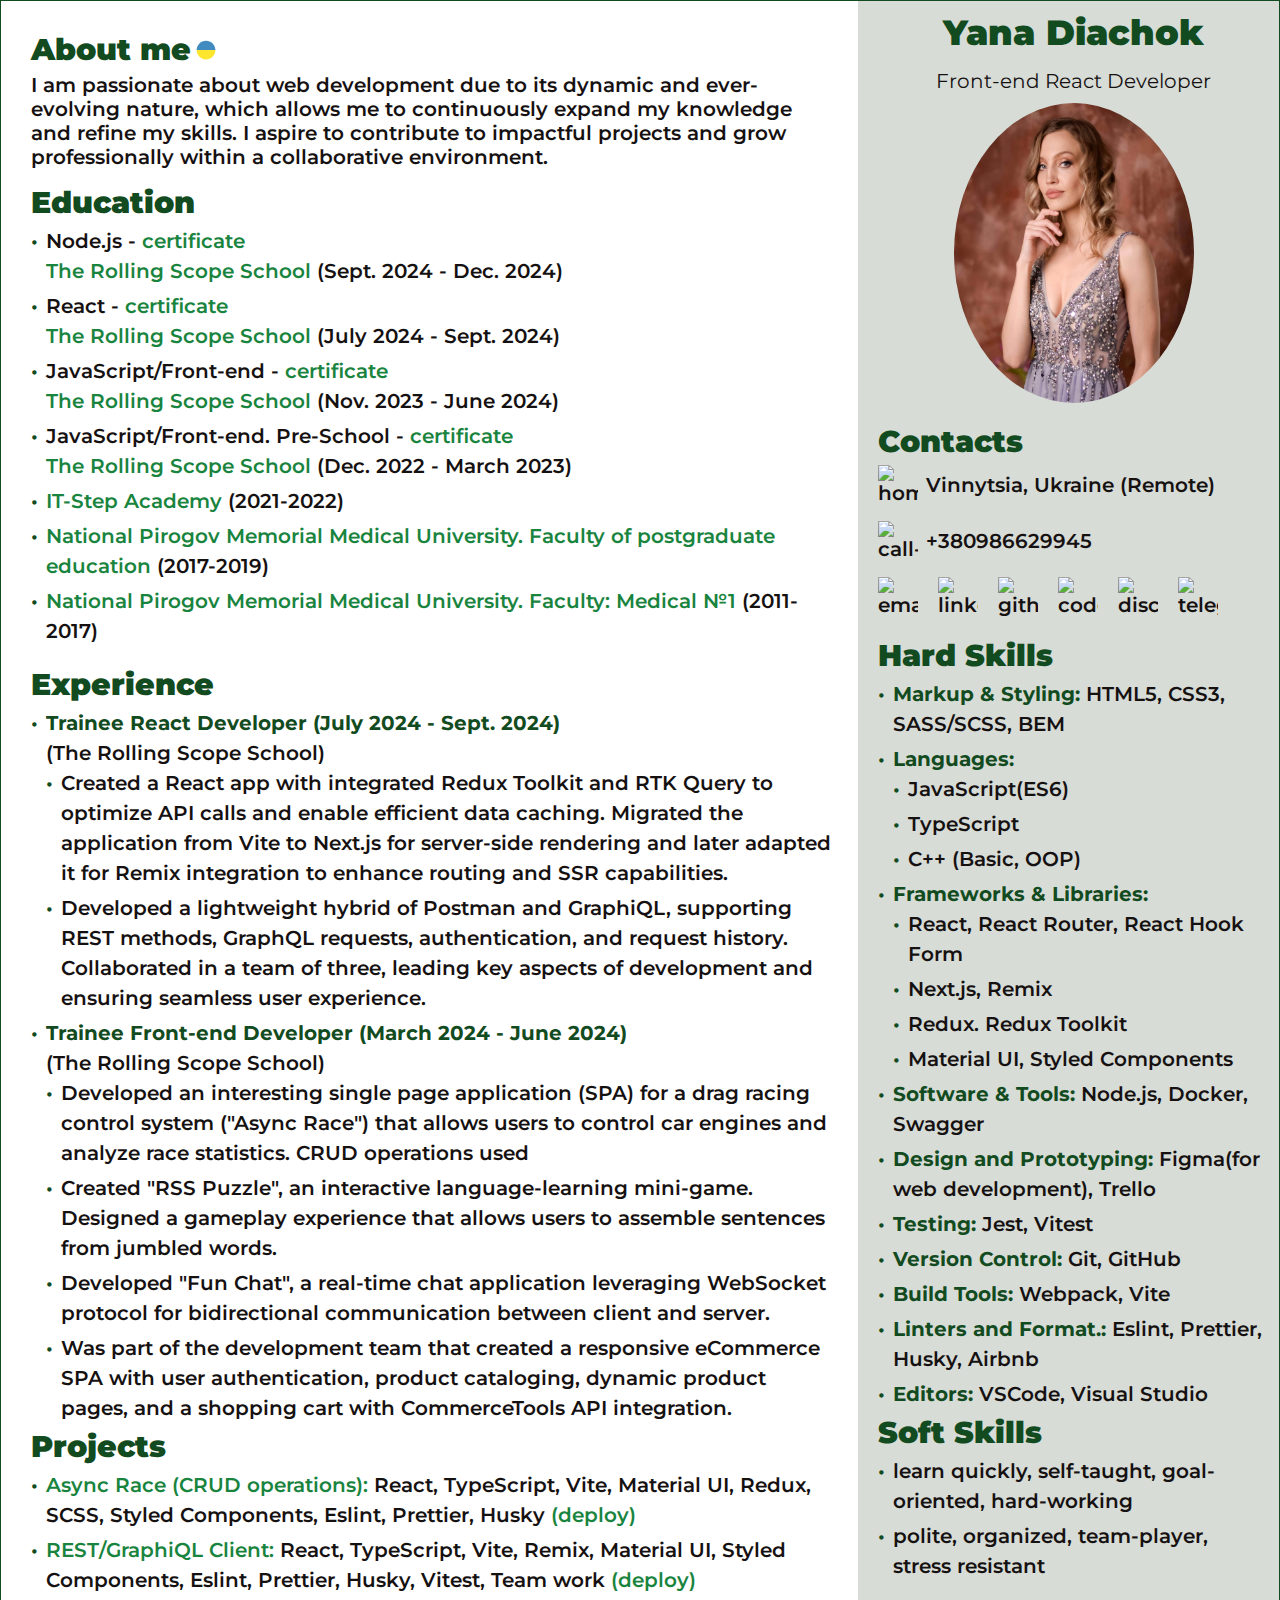
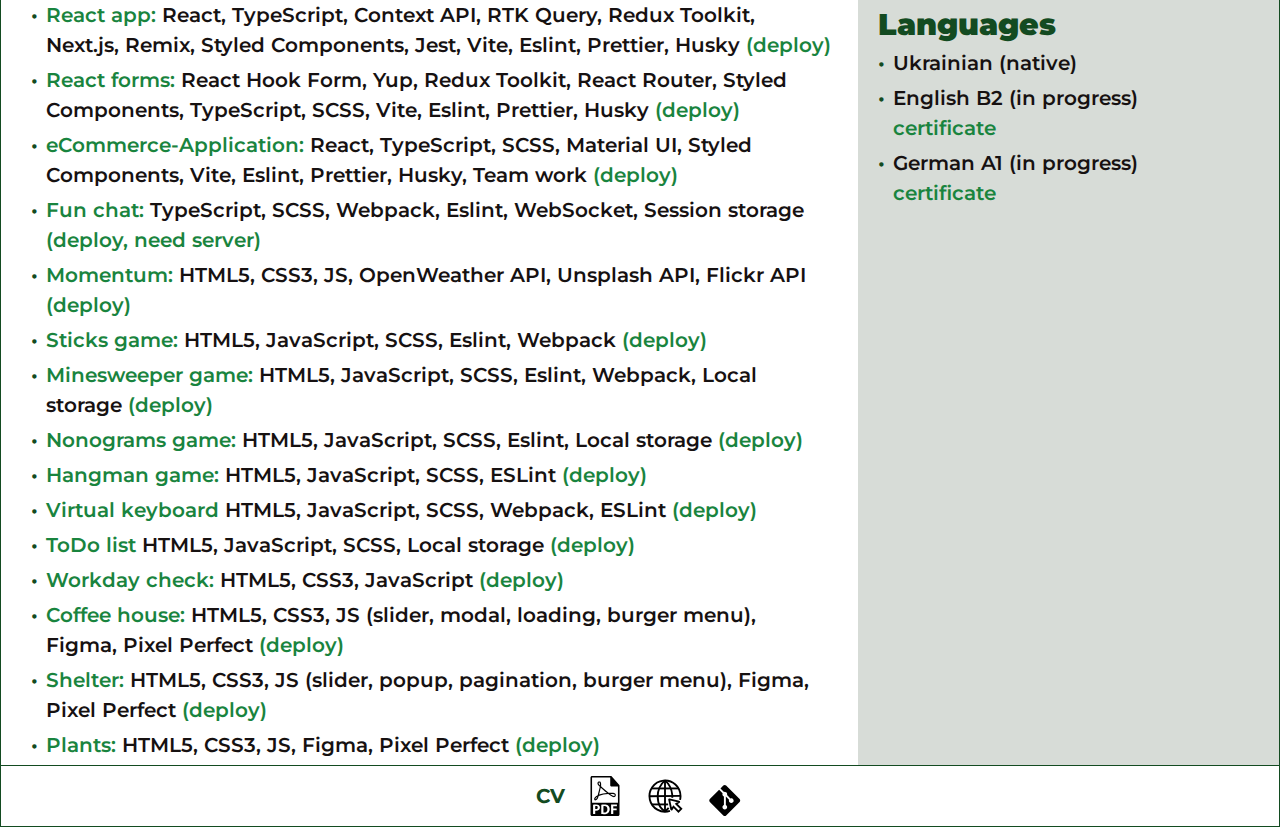
==== commit 402b55de: "fix: fix mistakes" ====
--- a/index.html
+++ b/index.html
@@ -189,6 +189,23 @@
               <li class="item">
                 <a
                   class="link"
+                  href=" https://github.com/Yana-Dyachok/Async-Race-React/tree/develop?tab=readme-ov-file"
+                  target="_blank"
+                  >Async Race (CRUD operations):
+                </a>
+                <span>
+                  React, TypeScript, Vite, Material UI, Redux, SCSS, Styled Components, Eslint, Prettier, Husky</span
+                >
+                <a
+                  class="link"
+                  href="https://async-race-react-diachok.netlify.app"
+                  target="_blank"
+                  >(deploy)
+                </a>
+              </li>
+              <li class="item">
+                <a
+                  class="link"
                   href="https://github.com/Yana-Dyachok/rest-graphiql-app?tab=readme-ov-file"
                   target="_blank"
                   >REST/GraphiQL Client:
@@ -233,7 +250,7 @@
                 </a>
                 <span>
                   React Hook Form, Yup, Redux Toolkit, React Router, Styled Components, TypeScript,
-                  SASS, Vite, Eslint, Prettier, Husky</span
+                  SCSS, Vite, Eslint, Prettier, Husky</span
                 >
                 <a
                   class="link"
@@ -251,7 +268,7 @@
                   eCommerce-Application:
                 </a>
                 <span>
-                  React, TypeScript, SASS, Material UI, Styled Components, Vite, Eslint, Prettier, Husky, Team
+                  React, TypeScript, SCSS, Material UI, Styled Components, Vite, Eslint, Prettier, Husky, Team
                   work</span
                 >
                 <a
@@ -475,8 +492,8 @@
           <section class="section">
             <h2 class="title">Contacts</h2>
             <ul>
-              <li>
-                <a class="contacts__link-home"
+              <li class="contacts__item-detail">
+                <a 
                   href="https://www.google.com/maps/place/%D0%92%D1%96%D0%BD%D0%BD%D0%B8%D1%86%D1%8F,+%D0%92%D1%96%D0%BD%D0%BD%D0%B8%D1%86%D1%8C%D0%BA%D0%B0+%D0%BE%D0%B1%D0%BB%D0%B0%D1%81%D1%82%D1%8C,+21000/@49.2347827,28.4284345,13z/data=!3m1!4b1!4m6!3m5!1s0x472d5b65195a6489:0xcbd4e159eedd74fe!8m2!3d49.233083!4d28.4682169!16zL20vMDRod3Y3?entry=ttu&g_ep=EgoyMDI0MTIwOS4wIKXMDSoASAFQAw%3D%3D"
                   target="_blank"
                 >
@@ -487,21 +504,22 @@
                     width="40"
                     height="40"
                   >
-                  <span class="link">Vinnytsia, Ukraine (Remote)</span>
-                </a>
+                </a>
+                <p>Vinnytsia, Ukraine (Remote)</p>
+              </li>
+              <li class="contacts__item-detail">
+                <img
+                  class="contacts__item"
+                  src="./assets/svg/telephone-inbound-fill.svg"
+                  alt="call-me"
+                  width="40"
+                  height="40"
+                  onclick="location.href='tel:+380986629945'"
+                >
+                <p>+380986629945</p>
               </li>
               <li>
                 <ul class="contacts__list"> 
-                  <li class="contacts__item">
-                    <img
-                      src="./assets/svg/telephone-inbound-fill.svg"
-                      alt="call-me"
-                      width="40"
-                      height="40"
-                      onclick="location.href='tel:+380986629945'"
-                      title="+380986629945"
-                    >
-                  </li>
                   <li class="contacts__item">
                     <a href="mailto:cerahuk2023@gmail.com" target="_blank">
                       <img
@@ -515,7 +533,7 @@
                   </li>
                   <li class="contacts__item">
                     <a
-                      href="https://www.linkedin.com/in/yana-dyachok-06a384253/"
+                      href="https://www.linkedin.com/in/yana-diachok-06a384253/"
                       target="_blank"
                     >
                       <img
--- a/style.css
+++ b/style.css
@@ -204,9 +204,10 @@
 
 .contacts__item:hover {
     transform: scale(1.1);
-}
-
-.contacts__link-home {
+    cursor: pointer;
+}
+
+.contacts__item-detail {
     display: flex;
     align-items: center;
     gap: 0.5rem;
